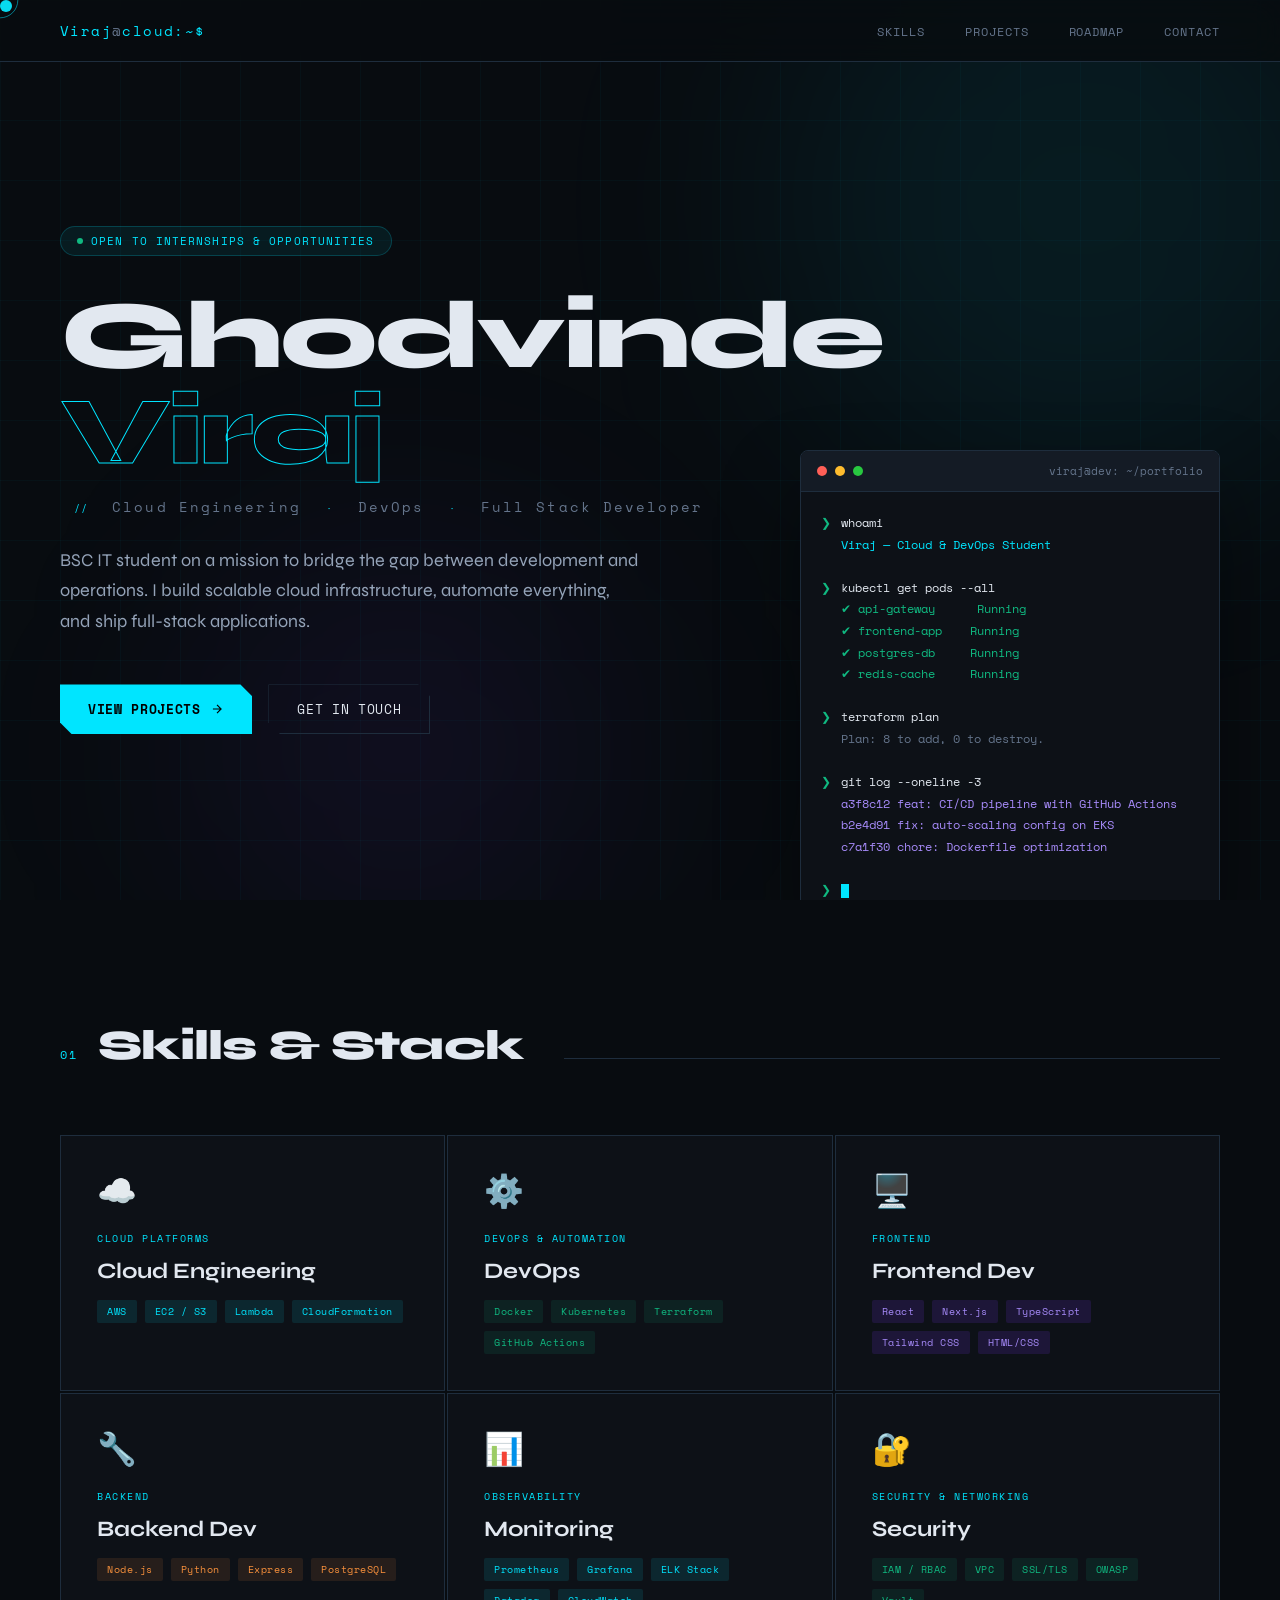
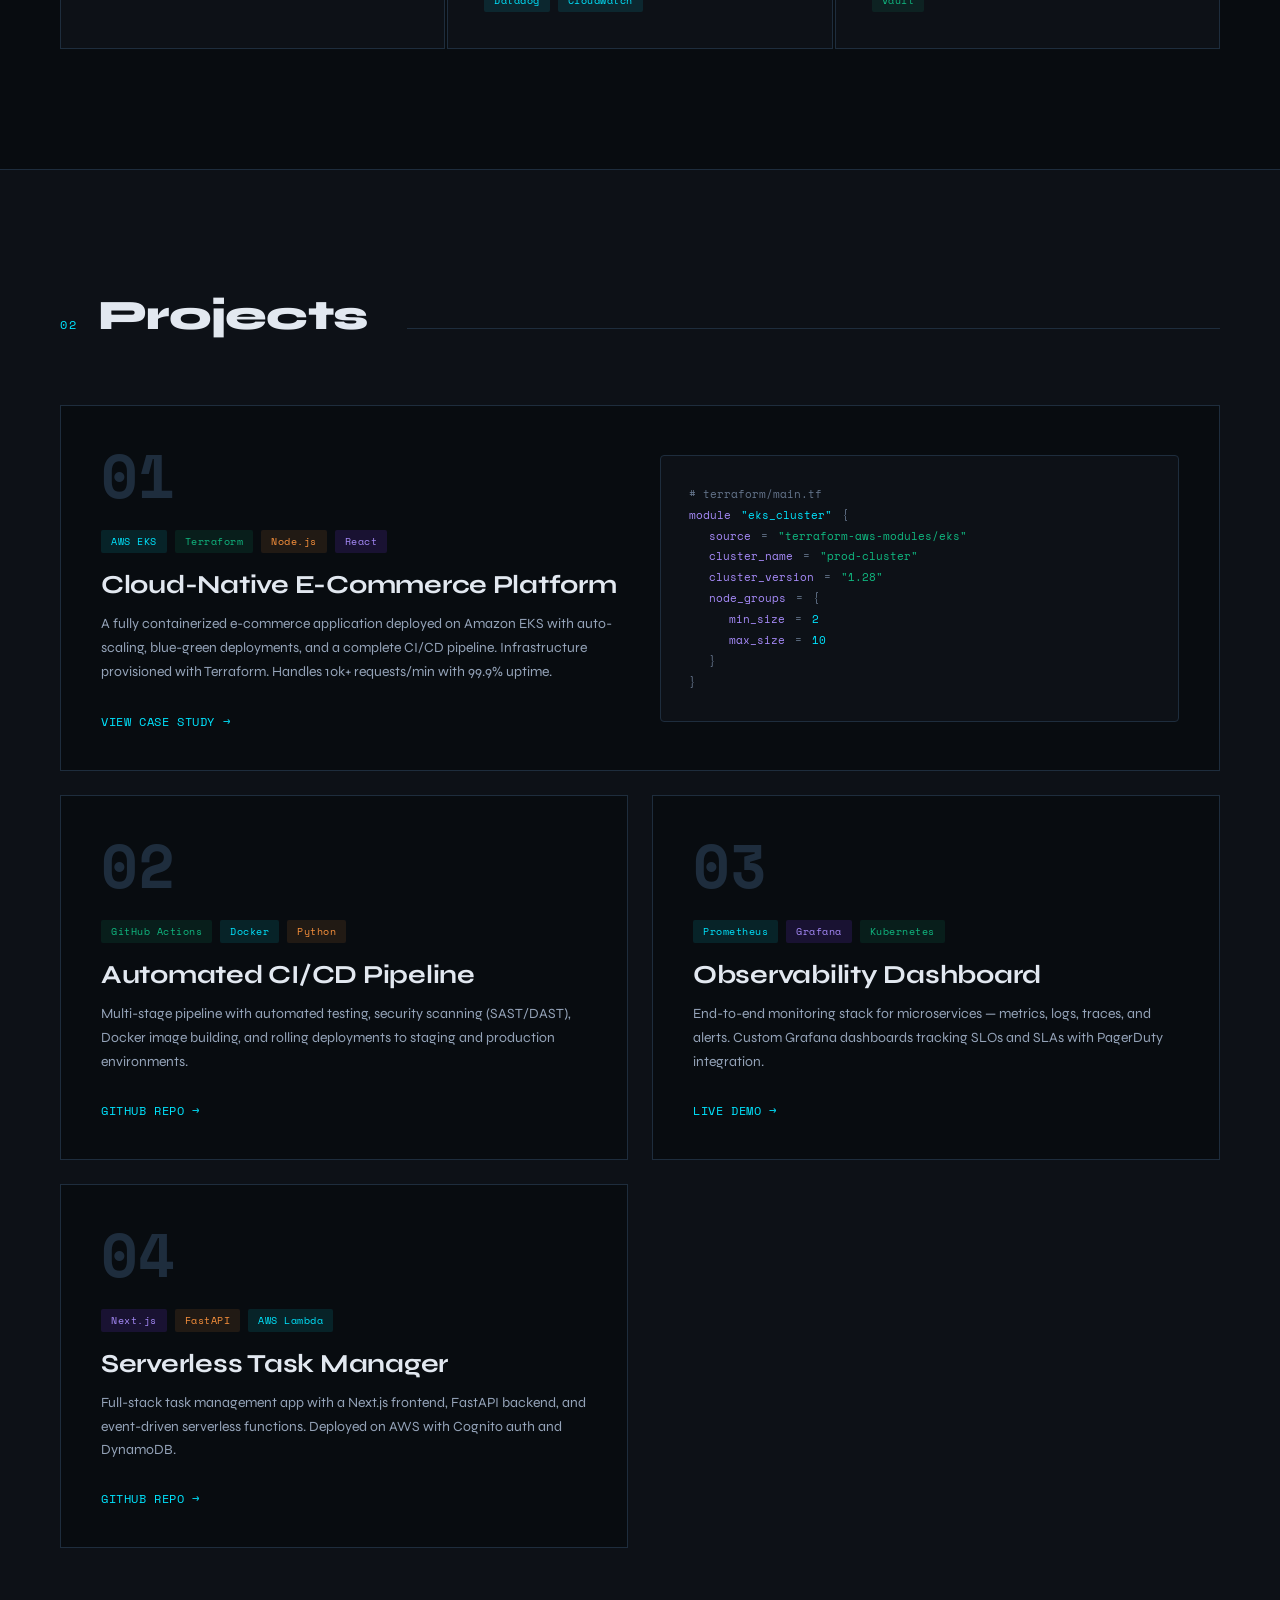
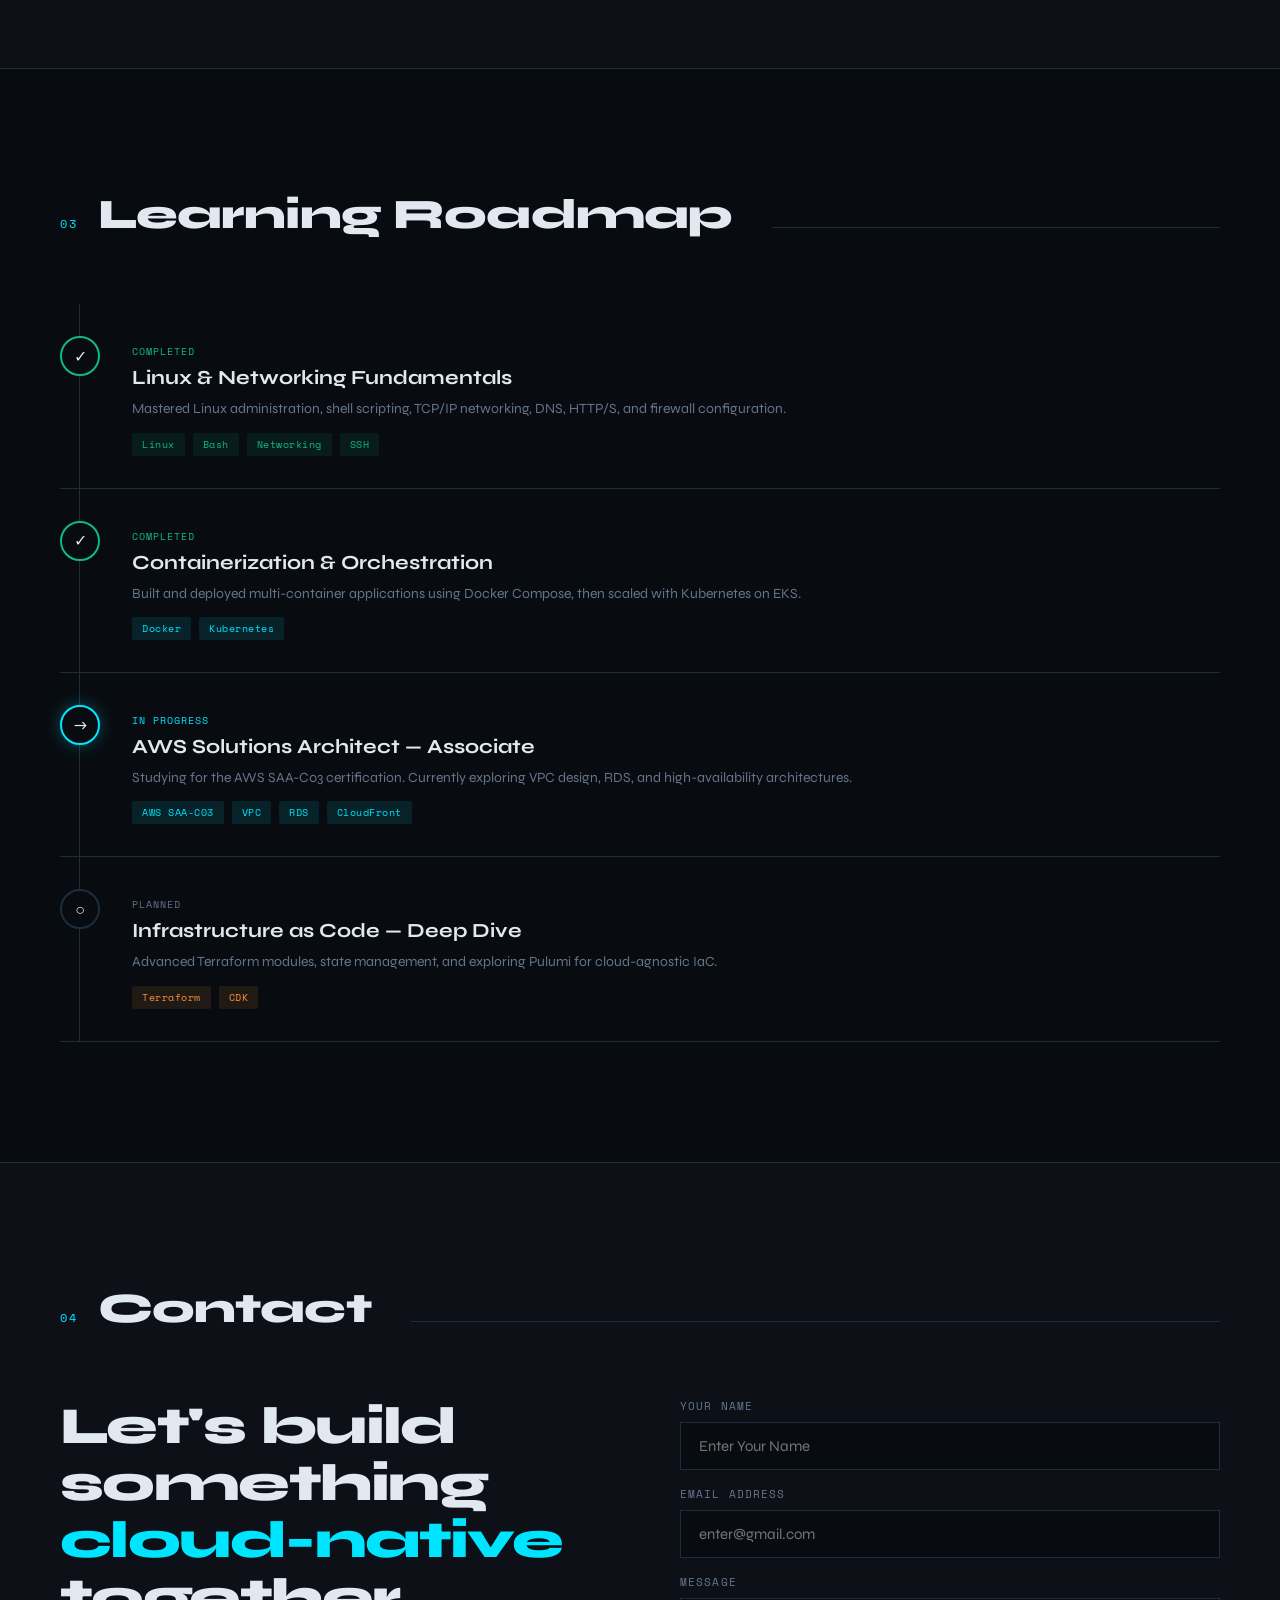
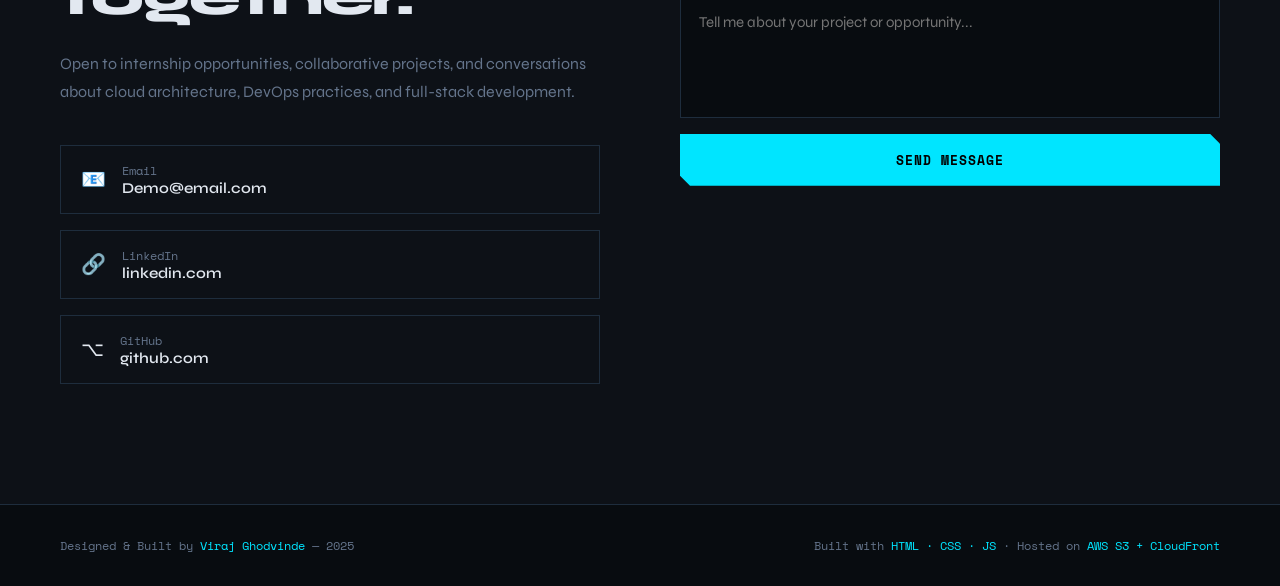
==== index.html @ 84d9caa6 "Add files via upload" ====
<!DOCTYPE html>
<html lang="en">

<head>
    <meta charset="UTF-8">
    <meta name="viewport" content="width=device-width, initial-scale=1.0">
    <title>Viraj Ghodvinde — Cloud & DevOps Engineer</title>
    <link
        href="https://fonts.googleapis.com/css2?family=Space+Mono:wght@400;700&family=Syne:wght@400;600;700;800&display=swap"
        rel="stylesheet">
    <link rel="stylesheet" href="style.css">
</head>

<body>

    <div class="cursor" id="cursor"></div>
    <div class="cursor-ring" id="cursorRing"></div>

    <!-- NAV -->
    <nav>
        <div class="nav-logo">Viraj<span>@</span>cloud:~$</div>
        <ul class="nav-links">
            <li><a href="#skills">Skills</a></li>
            <li><a href="#projects">Projects</a></li>
            <li><a href="#learning">Roadmap</a></li>
            <li><a href="#contact">Contact</a></li>
        </ul>
    </nav>

    <!-- HERO -->
    <section id="hero">
        <div class="hero-orb orb1"></div>
        <div class="hero-orb orb2"></div>

        <div class="hero-content">
            <div class="hero-badge"><span class="badge-dot"></span> Open to Internships & Opportunities</div>
            <h1 class="hero-name">Ghodvinde<br><span class="highlight">Viraj</span></h1>
            <p class="hero-title">
                <span class="tag">//</span> Cloud Engineering
                <span class="tag">·</span> DevOps
                <span class="tag">·</span> Full Stack Developer
            </p>
            <p class="hero-desc">
                BSC IT student on a mission to bridge the gap between development and operations.
                I build scalable cloud infrastructure, automate everything, and ship full-stack applications.
            </p>
            <div class="hero-cta">
                <a href="#projects" class="btn-primary">
                    <span>View Projects</span>
                    <svg width="14" height="14" viewBox="0 0 24 24" fill="none" stroke="currentColor" stroke-width="2">
                        <path d="M5 12h14M12 5l7 7-7 7" />
                    </svg>
                </a>
                <a href="#contact" class="btn-outline">Get in Touch</a>
            </div>

            <!-- <div class="hero-stats">
      <div>
        <div class="stat-num">12+</div>
        <div class="stat-label">Projects Shipped</div>
      </div>
      <div>
        <div class="stat-num">3</div>
        <div class="stat-label">Cloud Platforms</div>
      </div>
      <div>
        <div class="stat-num">8+</div>
        <div class="stat-label">Technologies</div>
      </div>
      <div>
        <div class="stat-num">∞</div>
        <div class="stat-label">Coffee Consumed</div>
      </div>
    </div>
  </div> -->

            <!-- Terminal -->
            <div class="terminal">
                <div class="terminal-bar">
                    <div class="t-dot r"></div>
                    <div class="t-dot y"></div>
                    <div class="t-dot g"></div>
                    <span class="t-title">viraj@dev: ~/portfolio</span>
                </div>
                <div class="terminal-body">
                    <div class="t-line"><span class="t-prompt">❯</span><span class="t-cmd"> whoami</span></div>
                    <div class="t-out blue">Viraj — Cloud & DevOps Student</div>
                    <br>
                    <div class="t-line"><span class="t-prompt">❯</span><span class="t-cmd"> kubectl get pods
                            --all</span></div>
                    <div class="t-out green">✔ api-gateway &nbsp;&nbsp;&nbsp;&nbsp; Running</div>
                    <div class="t-out green">✔ frontend-app &nbsp;&nbsp; Running</div>
                    <div class="t-out green">✔ postgres-db &nbsp;&nbsp;&nbsp; Running</div>
                    <div class="t-out green">✔ redis-cache &nbsp;&nbsp;&nbsp; Running</div>
                    <br>
                    <div class="t-line"><span class="t-prompt">❯</span><span class="t-cmd"> terraform plan</span></div>
                    <div class="t-out">Plan: 8 to add, 0 to destroy.</div>
                    <br>
                    <div class="t-line"><span class="t-prompt">❯</span><span class="t-cmd"> git log --oneline -3</span>
                    </div>
                    <div class="t-out purple">a3f8c12 feat: CI/CD pipeline with GitHub Actions</div>
                    <div class="t-out purple">b2e4d91 fix: auto-scaling config on EKS</div>
                    <div class="t-out purple">c7a1f30 chore: Dockerfile optimization</div>
                    <br>
                    <div class="t-line"><span class="t-prompt">❯</span><span class="t-cmd"> <span
                                class="t-cursor"></span></span></div>
                </div>
            </div>
    </section>

    <!-- SKILLS -->
    <section id="skills">
        <div class="section-header reveal">
            <span class="section-num">01</span>
            <h2 class="section-title">Skills & Stack</h2>
            <div class="section-line"></div>
        </div>

        <div class="skills-grid">
            <div class="skill-card reveal">
                <span class="skill-icon">☁️</span>
                <div class="skill-category">Cloud Platforms</div>
                <h3 class="skill-name">Cloud Engineering</h3>
                <div class="skill-tags">
                    <span class="tag cyan">AWS</span>
                    <span class="tag cyan">EC2 / S3</span>
                    <span class="tag cyan">Lambda</span>
                    <span class="tag cyan">CloudFormation</span>
                </div>
            </div>

            <div class="skill-card reveal">
                <span class="skill-icon">⚙️</span>
                <div class="skill-category">DevOps & Automation</div>
                <h3 class="skill-name">DevOps</h3>
                <div class="skill-tags">
                    <span class="tag green">Docker</span>
                    <span class="tag green">Kubernetes</span>
                    <span class="tag green">Terraform</span>
                    <span class="tag green">GitHub Actions</span>
                    
                </div>
            </div>

            <div class="skill-card reveal">
                <span class="skill-icon">🖥️</span>
                <div class="skill-category">Frontend</div>
                <h3 class="skill-name">Frontend Dev</h3>
                <div class="skill-tags">
                    <span class="tag purple">React</span>
                    <span class="tag purple">Next.js</span>
                    <span class="tag purple">TypeScript</span>
                    <span class="tag purple">Tailwind CSS</span>
                    <span class="tag purple">HTML/CSS</span>
                </div>
            </div>

            <div class="skill-card reveal">
                <span class="skill-icon">🔧</span>
                <div class="skill-category">Backend</div>
                <h3 class="skill-name">Backend Dev</h3>
                <div class="skill-tags">
                    <span class="tag orange">Node.js</span>
                    <span class="tag orange">Python</span>
                    <span class="tag orange">Express</span>
                    <span class="tag orange">PostgreSQL</span>
                </div>
            </div>

            <div class="skill-card reveal">
                <span class="skill-icon">📊</span>
                <div class="skill-category">Observability</div>
                <h3 class="skill-name">Monitoring</h3>
                <div class="skill-tags">
                    <span class="tag cyan">Prometheus</span>
                    <span class="tag cyan">Grafana</span>
                    <span class="tag cyan">ELK Stack</span>
                    <span class="tag cyan">Datadog</span>
                    <span class="tag cyan">CloudWatch</span>
                </div>
            </div>

            <div class="skill-card reveal">
                <span class="skill-icon">🔐</span>
                <div class="skill-category">Security & Networking</div>
                <h3 class="skill-name">Security</h3>
                <div class="skill-tags">
                    <span class="tag green">IAM / RBAC</span>
                    <span class="tag green">VPC</span>
                    <span class="tag green">SSL/TLS</span>
                    <span class="tag green">OWASP</span>
                    <span class="tag green">Vault</span>
                </div>
            </div>
        </div>
    </section>

    <!-- PROJECTS -->
    <section id="projects">
        <div class="section-header reveal">
            <span class="section-num">02</span>
            <h2 class="section-title">Projects</h2>
            <div class="section-line"></div>
        </div>

        <div class="projects-grid">
            <!-- Featured Project -->
            <div class="project-card reveal">
                <div>
                    <div class="project-num">01</div>
                    <div class="project-tags">
                        <span class="tag cyan">AWS EKS</span>
                        <span class="tag green">Terraform</span>
                        <span class="tag orange">Node.js</span>
                        <span class="tag purple">React</span>
                    </div>
                    <h3 class="project-title">Cloud-Native E-Commerce Platform</h3>
                    <p class="project-desc">
                        A fully containerized e-commerce application deployed on Amazon EKS with auto-scaling,
                        blue-green deployments, and a complete CI/CD pipeline. Infrastructure provisioned
                        with Terraform. Handles 10k+ requests/min with 99.9% uptime.
                    </p>
                    <a href="#" class="project-link">View Case Study →</a>
                </div>
                <div class="project-visual">
                    <div class="pv-line"><span class="pv-c"># terraform/main.tf</span></div>
                    <div class="pv-line"><span class="pv-k">module</span> <span class="pv-s">"eks_cluster"</span> <span
                            class="pv-c">{</span></div>
                    <div class="pv-line pv-indent"><span class="pv-k">source</span> = <span
                            class="pv-v">"terraform-aws-modules/eks"</span></div>
                    <div class="pv-line pv-indent"><span class="pv-k">cluster_name</span> = <span
                            class="pv-v">"prod-cluster"</span></div>
                    <div class="pv-line pv-indent"><span class="pv-k">cluster_version</span> = <span
                            class="pv-v">"1.28"</span></div>
                    <div class="pv-line pv-indent"><span class="pv-k">node_groups</span> = <span class="pv-c">{</span>
                    </div>
                    <div class="pv-line" style="padding-left:40px"><span class="pv-k">min_size</span> = <span
                            class="pv-s">2</span></div>
                    <div class="pv-line" style="padding-left:40px"><span class="pv-k">max_size</span> = <span
                            class="pv-s">10</span></div>
                    <div class="pv-line pv-indent"><span class="pv-c">}</span></div>
                    <div class="pv-line"><span class="pv-c">}</span></div>
                </div>
            </div>

            <div class="project-card reveal">
                <div class="project-num">02</div>
                <div class="project-tags">
                    <span class="tag green">GitHub Actions</span>
                    <span class="tag cyan">Docker</span>
                    <span class="tag orange">Python</span>
                </div>
                <h3 class="project-title">Automated CI/CD Pipeline</h3>
                <p class="project-desc">
                    Multi-stage pipeline with automated testing, security scanning (SAST/DAST),
                    Docker image building, and rolling deployments to staging and production environments.
                </p>
                <a href="#" class="project-link">GitHub Repo →</a>
            </div>

            <div class="project-card reveal">
                <div class="project-num">03</div>
                <div class="project-tags">
                    <span class="tag cyan">Prometheus</span>
                    <span class="tag purple">Grafana</span>
                    <span class="tag green">Kubernetes</span>
                </div>
                <h3 class="project-title">Observability Dashboard</h3>
                <p class="project-desc">
                    End-to-end monitoring stack for microservices — metrics, logs, traces, and alerts.
                    Custom Grafana dashboards tracking SLOs and SLAs with PagerDuty integration.
                </p>
                <a href="#" class="project-link">Live Demo →</a>
            </div>

            <div class="project-card reveal">
                <div class="project-num">04</div>
                <div class="project-tags">
                    <span class="tag purple">Next.js</span>
                    <span class="tag orange">FastAPI</span>
                    <span class="tag cyan">AWS Lambda</span>
                </div>
                <h3 class="project-title">Serverless Task Manager</h3>
                <p class="project-desc">
                    Full-stack task management app with a Next.js frontend, FastAPI backend, and
                    event-driven serverless functions. Deployed on AWS with Cognito auth and DynamoDB.
                </p>
                <a href="#" class="project-link">GitHub Repo →</a>
            </div>
        </div>
    </section>

    <!-- LEARNING ROADMAP -->
    <section id="learning">
        <div class="section-header reveal">
            <span class="section-num">03</span>
            <h2 class="section-title">Learning Roadmap</h2>
            <div class="section-line"></div>
        </div>

        <div class="roadmap">
            <div class="road-item">
                <div class="road-dot done">✓</div>
                <div class="road-content">
                    <div class="road-status done">Completed</div>
                    <h3 class="road-title">Linux & Networking Fundamentals</h3>
                    <p class="road-desc">Mastered Linux administration, shell scripting, TCP/IP networking, DNS, HTTP/S,
                        and firewall configuration.</p>
                    <div class="road-techs">
                        <span class="tag green">Linux</span>
                        <span class="tag green">Bash</span>
                        <span class="tag green">Networking</span>
                        <span class="tag green">SSH</span>
                    </div>
                </div>
            </div>

            <div class="road-item">
                <div class="road-dot done">✓</div>
                <div class="road-content">
                    <div class="road-status done">Completed</div>
                    <h3 class="road-title">Containerization & Orchestration</h3>
                    <p class="road-desc">Built and deployed multi-container applications using Docker Compose, then
                        scaled with Kubernetes on EKS.</p>
                    <div class="road-techs">
                        <span class="tag cyan">Docker</span>
                        <span class="tag cyan">Kubernetes</span>
                        
                    </div>
                </div>
            </div>

            <div class="road-item">
                <div class="road-dot active">→</div>
                <div class="road-content">
                    <div class="road-status active">In Progress</div>
                    <h3 class="road-title">AWS Solutions Architect — Associate</h3>
                    <p class="road-desc">Studying for the AWS SAA-C03 certification. Currently exploring VPC design,
                        RDS, and high-availability architectures.</p>
                    <div class="road-techs">
                        <span class="tag cyan">AWS SAA-C03</span>
                        <span class="tag cyan">VPC</span>
                        <span class="tag cyan">RDS</span>
                        <span class="tag cyan">CloudFront</span>
                    </div>
                </div>
            </div>

            <div class="road-item">
                <div class="road-dot planned">○</div>
                <div class="road-content">
                    <div class="road-status planned">Planned</div>
                    <h3 class="road-title">Infrastructure as Code — Deep Dive</h3>
                    <p class="road-desc">Advanced Terraform modules, state management, and exploring Pulumi for
                        cloud-agnostic IaC.</p>
                    <div class="road-techs">
                        <span class="tag orange">Terraform</span>

                        <span class="tag orange">CDK</span>
                    </div>
                </div>
            </div>

        </div>
        </div>
        </div>
    </section>

    <!-- CONTACT -->
    <section id="contact">
        <div class="section-header reveal">
            <span class="section-num">04</span>
            <h2 class="section-title">Contact</h2>
            <div class="section-line"></div>
        </div>

        <div class="contact-grid">
            <div class="reveal">
                <h2 class="contact-heading">Let's build something <span class="accent">cloud-native</span> together.
                </h2>
                <p class="contact-subtext">
                    Open to internship opportunities, collaborative projects, and conversations about cloud
                    architecture,
                    DevOps practices, and full-stack development.
                </p>
                <div class="contact-links">
                    <a href="mailto:@email.com" class="contact-link">
                        <span class="cl-icon">📧</span>
                        <div>
                            <div class="cl-label">Email</div>
                            <div class="cl-value">Demo@email.com</div>
                        </div>
                    </a>
                    <a href="https://linkedin.com" class="contact-link" target="_blank">
                        <span class="cl-icon">🔗</span>
                        <div>
                            <div class="cl-label">LinkedIn</div>
                            <div class="cl-value">linkedin.com</div>
                        </div>
                    </a>
                    <a href="https://github.com" class="contact-link" target="_blank">
                        <span class="cl-icon">⌥</span>
                        <div>
                            <div class="cl-label">GitHub</div>
                            <div class="cl-value">github.com</div>
                        </div>
                    </a>
                </div>
            </div>

            <div class="reveal">
                <div class="contact-form">
                    <div class="form-group">
                        <label class="form-label">Your Name</label>
                        <input class="form-input" type="text" placeholder="Enter Your Name">
                    </div>
                    <div class="form-group">
                        <label class="form-label">Email Address</label>
                        <input class="form-input" type="email" placeholder="enter@gmail.com">
                    </div>
                    <div class="form-group">
                        <label class="form-label">Message</label>
                        <textarea class="form-textarea"
                            placeholder="Tell me about your project or opportunity..."></textarea>
                    </div>
                    <button class="form-btn" onclick="handleSend()">Send Message</button>
                </div>
            </div>
        </div>
    </section>

    <!-- FOOTER -->
    <footer>
        <div class="footer-text">Designed & Built by <span>Viraj Ghodvinde</span> — 2025</div>
        <div class="footer-text">Built with <span>HTML · CSS · JS</span> · Hosted on <span>AWS S3 + CloudFront</span>
        </div>
    </footer>

    <script src="script.js"></script>
</body>

</html>
---- style.css ----
:root {
    --bg: #080c10;
    --surface: #0d1117;
    --surface2: #141b25;
    --border: #1e2d3d;
    --accent: #00e5ff;
    --accent2: #7c3aed;
    --accent3: #10b981;
    --text: #e2e8f0;
    --muted: #64748b;
    --mono: 'Space Mono', monospace;
    --sans: 'Syne', sans-serif;
  }

  *, *::before, *::after { box-sizing: border-box; margin: 0; padding: 0; }

  html { scroll-behavior: smooth; }

  body {
    background: var(--bg);
    color: var(--text);
    font-family: var(--sans);
    overflow-x: hidden;
    cursor: none;
  }

  /* Custom Cursor */
  .cursor {
    width: 12px; height: 12px;
    background: var(--accent);
    border-radius: 50%;
    position: fixed; top: 0; left: 0;
    pointer-events: none;
    z-index: 9999;
    transition: transform 0.1s ease;
    mix-blend-mode: difference;
  }
  .cursor-ring {
    width: 36px; height: 36px;
    border: 1px solid var(--accent);
    border-radius: 50%;
    position: fixed; top: 0; left: 0;
    pointer-events: none;
    z-index: 9998;
    transition: transform 0.15s ease, width 0.2s, height 0.2s, opacity 0.2s;
    opacity: 0.5;
  }

  /* Grid BG */
  body::before {
    content: '';
    position: fixed; inset: 0;
    background-image:
      linear-gradient(rgba(0,229,255,0.03) 1px, transparent 1px),
      linear-gradient(90deg, rgba(0,229,255,0.03) 1px, transparent 1px);
    background-size: 60px 60px;
    z-index: 0;
    pointer-events: none;
  }

  /* NAV */
  nav {
    position: fixed; top: 0; left: 0; right: 0;
    z-index: 100;
    display: flex; align-items: center; justify-content: space-between;
    padding: 20px 60px;
    background: rgba(8,12,16,0.85);
    backdrop-filter: blur(16px);
    border-bottom: 1px solid var(--border);
  }
  .nav-logo {
    font-family: var(--mono);
    font-size: 14px;
    color: var(--accent);
    letter-spacing: 0.1em;
  }
  .nav-logo span { color: var(--muted); }
  .nav-links {
    display: flex; gap: 40px; list-style: none;
  }
  .nav-links a {
    font-family: var(--mono);
    font-size: 12px;
    color: var(--muted);
    text-decoration: none;
    letter-spacing: 0.08em;
    text-transform: uppercase;
    transition: color 0.2s;
    position: relative;
  }
  .nav-links a::after {
    content: '';
    position: absolute; bottom: -4px; left: 0; right: 0;
    height: 1px;
    background: var(--accent);
    transform: scaleX(0);
    transition: transform 0.2s;
  }
  .nav-links a:hover { color: var(--accent); }
  .nav-links a:hover::after { transform: scaleX(1); }

  /* SECTIONS */
  section { position: relative; z-index: 1; }

  /* HERO */
  #hero {
    min-height: 100vh;
    display: flex; align-items: center;
    padding: 120px 60px 60px;
    position: relative;
    overflow: hidden;
  }
  .hero-orb {
    position: absolute;
    border-radius: 50%;
    filter: blur(120px);
    pointer-events: none;
  }
  .orb1 { width: 600px; height: 600px; background: rgba(0,229,255,0.07); top: -100px; right: -100px; }
  .orb2 { width: 400px; height: 400px; background: rgba(124,58,237,0.08); bottom: -50px; left: 200px; }

  .hero-content { max-width: 900px; }

  .hero-badge {
    display: inline-flex; align-items: center; gap: 8px;
    background: rgba(0,229,255,0.07);
    border: 1px solid rgba(0,229,255,0.2);
    border-radius: 100px;
    padding: 6px 16px;
    font-family: var(--mono);
    font-size: 11px;
    color: var(--accent);
    letter-spacing: 0.1em;
    text-transform: uppercase;
    margin-bottom: 32px;
    animation: fadeUp 0.8s ease both;
  }
  .badge-dot {
    width: 6px; height: 6px;
    border-radius: 50%;
    background: var(--accent3);
    animation: pulse 2s infinite;
  }
  @keyframes pulse {
    0%, 100% { opacity: 1; }
    50% { opacity: 0.3; }
  }

  .hero-name {
    font-size: clamp(52px, 8vw, 96px);
    font-weight: 800;
    line-height: 1.0;
    letter-spacing: -0.03em;
    margin-bottom: 16px;
    animation: fadeUp 0.8s 0.1s ease both;
  }
  .hero-name .highlight {
    color: transparent;
    -webkit-text-stroke: 1px var(--accent);
  }

  .hero-title {
    font-family: var(--mono);
    font-size: 14px;
    color: var(--muted);
    letter-spacing: 0.15em;
    margin-bottom: 28px;
    animation: fadeUp 0.8s 0.2s ease both;
  }
  .hero-title .tag {
    color: var(--accent);
    margin: 0 4px;
  }

  .hero-desc {
    font-size: 18px;
    color: #94a3b8;
    line-height: 1.7;
    max-width: 580px;
    margin-bottom: 48px;
    animation: fadeUp 0.8s 0.3s ease both;
  }

  .hero-cta {
    display: flex; gap: 16px; flex-wrap: wrap;
    animation: fadeUp 0.8s 0.4s ease both;
  }
  .btn-primary {
    display: inline-flex; align-items: center; gap: 10px;
    background: var(--accent);
    color: #000;
    font-family: var(--mono);
    font-size: 13px;
    font-weight: 700;
    letter-spacing: 0.05em;
    text-transform: uppercase;
    padding: 14px 28px;
    border: none;
    text-decoration: none;
    transition: transform 0.2s, box-shadow 0.2s;
    clip-path: polygon(0 0, calc(100% - 12px) 0, 100% 12px, 100% 100%, 12px 100%, 0 calc(100% - 12px));
  }
  .btn-primary:hover {
    transform: translateY(-2px);
    box-shadow: 0 12px 40px rgba(0,229,255,0.3);
  }
  .btn-outline {
    display: inline-flex; align-items: center; gap: 10px;
    background: transparent;
    color: var(--text);
    font-family: var(--mono);
    font-size: 13px;
    letter-spacing: 0.05em;
    text-transform: uppercase;
    padding: 14px 28px;
    border: 1px solid var(--border);
    text-decoration: none;
    transition: border-color 0.2s, color 0.2s;
    clip-path: polygon(0 0, calc(100% - 12px) 0, 100% 12px, 100% 100%, 12px 100%, 0 calc(100% - 12px));
  }
  .btn-outline:hover { border-color: var(--accent); color: var(--accent); }

  .hero-stats {
    display: flex; gap: 48px;
    margin-top: 72px;
    padding-top: 40px;
    border-top: 1px solid var(--border);
    animation: fadeUp 0.8s 0.5s ease both;
  }
  .stat-num {
    font-family: var(--mono);
    font-size: 32px;
    font-weight: 700;
    color: var(--accent);
  }
  .stat-label {
    font-size: 13px;
    color: var(--muted);
    margin-top: 4px;
  }

  @keyframes fadeUp {
    from { opacity: 0; transform: translateY(24px); }
    to { opacity: 1; transform: translateY(0); }
  }

  /* TERMINAL */
  .terminal {
    position: absolute;
    right: 60px; top: 50%;
    transform: translateY(-50%);
    width: 420px;
    background: var(--surface);
    border: 1px solid var(--border);
    border-radius: 8px;
    overflow: hidden;
    animation: fadeUp 1s 0.6s ease both;
    box-shadow: 0 40px 80px rgba(0,0,0,0.4);
  }
  .terminal-bar {
    display: flex; align-items: center; gap: 8px;
    padding: 12px 16px;
    background: var(--surface2);
    border-bottom: 1px solid var(--border);
  }
  .t-dot { width: 10px; height: 10px; border-radius: 50%; }
  .t-dot.r { background: #ff5f57; }
  .t-dot.y { background: #febc2e; }
  .t-dot.g { background: #28c840; }
  .t-title { font-family: var(--mono); font-size: 11px; color: var(--muted); margin-left: auto; }
  .terminal-body { padding: 20px; font-family: var(--mono); font-size: 12px; line-height: 1.8; }
  .t-line { display: flex; gap: 10px; }
  .t-prompt { color: var(--accent3); }
  .t-cmd { color: var(--text); }
  .t-out { color: var(--muted); padding-left: 20px; }
  .t-out.green { color: var(--accent3); }
  .t-out.blue { color: var(--accent); }
  .t-out.purple { color: #a78bfa; }
  .t-cursor {
    display: inline-block; width: 8px; height: 14px;
    background: var(--accent); vertical-align: middle;
    animation: blink 1s infinite;
  }
  @keyframes blink { 0%, 100% { opacity: 1; } 50% { opacity: 0; } }

  /* SKILLS SECTION */
  #skills {
    padding: 120px 60px;
  }
  .section-header {
    display: flex; align-items: baseline; gap: 20px;
    margin-bottom: 64px;
  }
  .section-num {
    font-family: var(--mono);
    font-size: 12px;
    color: var(--accent);
    letter-spacing: 0.15em;
  }
  .section-title {
    font-size: 42px;
    font-weight: 800;
    letter-spacing: -0.02em;
  }
  .section-line {
    flex: 1;
    height: 1px;
    background: var(--border);
    margin-left: 20px;
  }

  .skills-grid {
    display: grid;
    grid-template-columns: repeat(3, 1fr);
    gap: 2px;
  }
  .skill-card {
    background: var(--surface);
    border: 1px solid var(--border);
    padding: 36px;
    position: relative;
    overflow: hidden;
    transition: border-color 0.3s, transform 0.3s;
    cursor: default;
  }
  .skill-card::before {
    content: '';
    position: absolute;
    inset: 0;
    background: linear-gradient(135deg, rgba(0,229,255,0.04), transparent);
    opacity: 0;
    transition: opacity 0.3s;
  }
  .skill-card:hover { border-color: var(--accent); transform: translateY(-4px); }
  .skill-card:hover::before { opacity: 1; }

  .skill-icon {
    font-size: 32px;
    margin-bottom: 20px;
    display: block;
  }
  .skill-category {
    font-family: var(--mono);
    font-size: 10px;
    color: var(--accent);
    letter-spacing: 0.15em;
    text-transform: uppercase;
    margin-bottom: 12px;
  }
  .skill-name {
    font-size: 22px;
    font-weight: 700;
    margin-bottom: 16px;
  }
  .skill-tags {
    display: flex; flex-wrap: wrap; gap: 8px;
  }
  .tag {
    font-family: var(--mono);
    font-size: 10px;
    padding: 4px 10px;
    border-radius: 2px;
    letter-spacing: 0.05em;
  }
  .tag.cyan { background: rgba(0,229,255,0.1); color: var(--accent); }
  .tag.purple { background: rgba(124,58,237,0.15); color: #a78bfa; }
  .tag.green { background: rgba(16,185,129,0.1); color: var(--accent3); }
  .tag.orange { background: rgba(251,146,60,0.1); color: #fb923c; }

  /* PROJECTS */
  #projects { padding: 120px 60px; background: var(--surface); border-top: 1px solid var(--border); border-bottom: 1px solid var(--border); }

  .projects-grid {
    display: grid;
    grid-template-columns: repeat(2, 1fr);
    gap: 24px;
  }
  .project-card {
    background: var(--bg);
    border: 1px solid var(--border);
    padding: 40px;
    position: relative;
    overflow: hidden;
    transition: border-color 0.3s;
    display: flex; flex-direction: column;
  }
  .project-card:first-child {
    grid-column: span 2;
    display: grid; grid-template-columns: 1fr 1fr; gap: 40px; align-items: center;
  }
  .project-card:hover { border-color: var(--accent2); }

  .project-num {
    font-family: var(--mono);
    font-size: 60px;
    font-weight: 700;
    color: var(--border);
    line-height: 1;
    margin-bottom: 24px;
  }
  .project-tags { display: flex; flex-wrap: wrap; gap: 8px; margin-bottom: 16px; }
  .project-title {
    font-size: 26px;
    font-weight: 700;
    margin-bottom: 12px;
    letter-spacing: -0.01em;
  }
  .project-desc {
    font-size: 14px;
    color: #94a3b8;
    line-height: 1.7;
    margin-bottom: 28px;
    flex: 1;
  }
  .project-link {
    display: inline-flex; align-items: center; gap: 8px;
    font-family: var(--mono);
    font-size: 12px;
    color: var(--accent);
    text-decoration: none;
    letter-spacing: 0.05em;
    text-transform: uppercase;
    transition: gap 0.2s;
  }
  .project-link:hover { gap: 14px; }

  .project-visual {
    background: var(--surface);
    border: 1px solid var(--border);
    border-radius: 4px;
    padding: 28px;
    font-family: var(--mono);
    font-size: 11px;
    line-height: 1.9;
    color: var(--muted);
    min-height: 200px;
  }
  .pv-line { display: flex; gap: 10px; }
  .pv-k { color: #a78bfa; }
  .pv-v { color: var(--accent3); }
  .pv-s { color: var(--accent); }
  .pv-c { color: var(--muted); }
  .pv-indent { padding-left: 20px; }

  /* LEARNING / ROADMAP */
  #learning { padding: 120px 60px; }

  .roadmap {
    position: relative;
    display: grid;
    grid-template-columns: 1fr;
    gap: 0;
  }
  .roadmap::before {
    content: '';
    position: absolute;
    left: 19px; top: 0; bottom: 0;
    width: 1px;
    background: var(--border);
  }
  .road-item {
    display: flex; gap: 32px; align-items: flex-start;
    padding: 32px 0;
    border-bottom: 1px solid var(--border);
    opacity: 0;
    transform: translateX(-20px);
    transition: opacity 0.5s, transform 0.5s;
  }
  .road-item.visible { opacity: 1; transform: translateX(0); }
  .road-dot {
    width: 40px; height: 40px; min-width: 40px;
    border-radius: 50%;
    border: 2px solid var(--border);
    background: var(--bg);
    display: flex; align-items: center; justify-content: center;
    font-size: 16px;
    position: relative;
    z-index: 1;
  }
  .road-dot.done { border-color: var(--accent3); }
  .road-dot.active { border-color: var(--accent); box-shadow: 0 0 16px rgba(0,229,255,0.3); }
  .road-dot.planned { border-color: var(--border); }

  .road-content { flex: 1; padding-top: 8px; }
  .road-status {
    font-family: var(--mono);
    font-size: 10px;
    letter-spacing: 0.1em;
    text-transform: uppercase;
    margin-bottom: 6px;
  }
  .road-status.done { color: var(--accent3); }
  .road-status.active { color: var(--accent); }
  .road-status.planned { color: var(--muted); }
  .road-title { font-size: 20px; font-weight: 700; margin-bottom: 8px; }
  .road-desc { font-size: 14px; color: var(--muted); line-height: 1.6; }
  .road-techs { display: flex; gap: 8px; flex-wrap: wrap; margin-top: 12px; }

  /* CONTACT */
  #contact { padding: 120px 60px; background: var(--surface); border-top: 1px solid var(--border); }

  .contact-grid {
    display: grid;
    grid-template-columns: 1fr 1fr;
    gap: 80px;
    align-items: start;
  }
  .contact-heading {
    font-size: 52px;
    font-weight: 800;
    line-height: 1.1;
    letter-spacing: -0.03em;
    margin-bottom: 24px;
  }
  .contact-heading .accent { color: var(--accent); }
  .contact-subtext {
    font-size: 16px;
    color: var(--muted);
    line-height: 1.7;
    margin-bottom: 40px;
  }
  .contact-links { display: flex; flex-direction: column; gap: 16px; }
  .contact-link {
    display: flex; align-items: center; gap: 16px;
    text-decoration: none;
    color: var(--text);
    padding: 16px 20px;
    border: 1px solid var(--border);
    transition: border-color 0.2s, color 0.2s;
  }
  .contact-link:hover { border-color: var(--accent); color: var(--accent); }
  .cl-icon { font-size: 20px; }
  .cl-label { font-family: var(--mono); font-size: 12px; color: var(--muted); }
  .cl-value { font-size: 15px; font-weight: 600; }

  .contact-form { display: flex; flex-direction: column; gap: 16px; }
  .form-group { display: flex; flex-direction: column; gap: 8px; }
  .form-label { font-family: var(--mono); font-size: 11px; color: var(--muted); letter-spacing: 0.1em; text-transform: uppercase; }
  .form-input, .form-textarea {
    background: var(--bg);
    border: 1px solid var(--border);
    color: var(--text);
    font-family: var(--sans);
    font-size: 15px;
    padding: 14px 18px;
    outline: none;
    transition: border-color 0.2s;
    resize: none;
  }
  .form-input:focus, .form-textarea:focus { border-color: var(--accent); }
  .form-textarea { min-height: 120px; }
  .form-btn {
    background: var(--accent);
    color: #000;
    font-family: var(--mono);
    font-size: 13px;
    font-weight: 700;
    letter-spacing: 0.08em;
    text-transform: uppercase;
    padding: 16px;
    border: none;
    cursor: pointer;
    transition: box-shadow 0.2s, transform 0.2s;
    clip-path: polygon(0 0, calc(100% - 10px) 0, 100% 10px, 100% 100%, 10px 100%, 0 calc(100% - 10px));
  }
  .form-btn:hover { box-shadow: 0 8px 30px rgba(0,229,255,0.3); transform: translateY(-2px); }

  /* FOOTER */
  footer {
    padding: 32px 60px;
    border-top: 1px solid var(--border);
    display: flex; align-items: center; justify-content: space-between;
  }
  .footer-text { font-family: var(--mono); font-size: 12px; color: var(--muted); }
  .footer-text span { color: var(--accent); }

  /* Responsive */
  @media (max-width: 1024px) {
    .terminal { display: none; }
    .hero-content { max-width: 100%; }
    .skills-grid { grid-template-columns: repeat(2, 1fr); }
    .project-card:first-child { grid-column: 1; display: flex; }
    .projects-grid { grid-template-columns: 1fr; }
    .contact-grid { grid-template-columns: 1fr; gap: 48px; }
  }
  @media (max-width: 640px) {
    nav { padding: 16px 24px; }
    .nav-links { display: none; }
    #hero, #skills, #projects, #learning, #contact { padding: 80px 24px; }
    .skills-grid { grid-template-columns: 1fr; }
    .hero-stats { gap: 24px; flex-wrap: wrap; }
    footer { padding: 24px; flex-direction: column; gap: 12px; text-align: center; }
  }

  /* Scroll reveal */
  .reveal {
    opacity: 0; transform: translateY(30px);
    transition: opacity 0.7s, transform 0.7s;
  }
  .reveal.visible { opacity: 1; transform: translateY(0); }
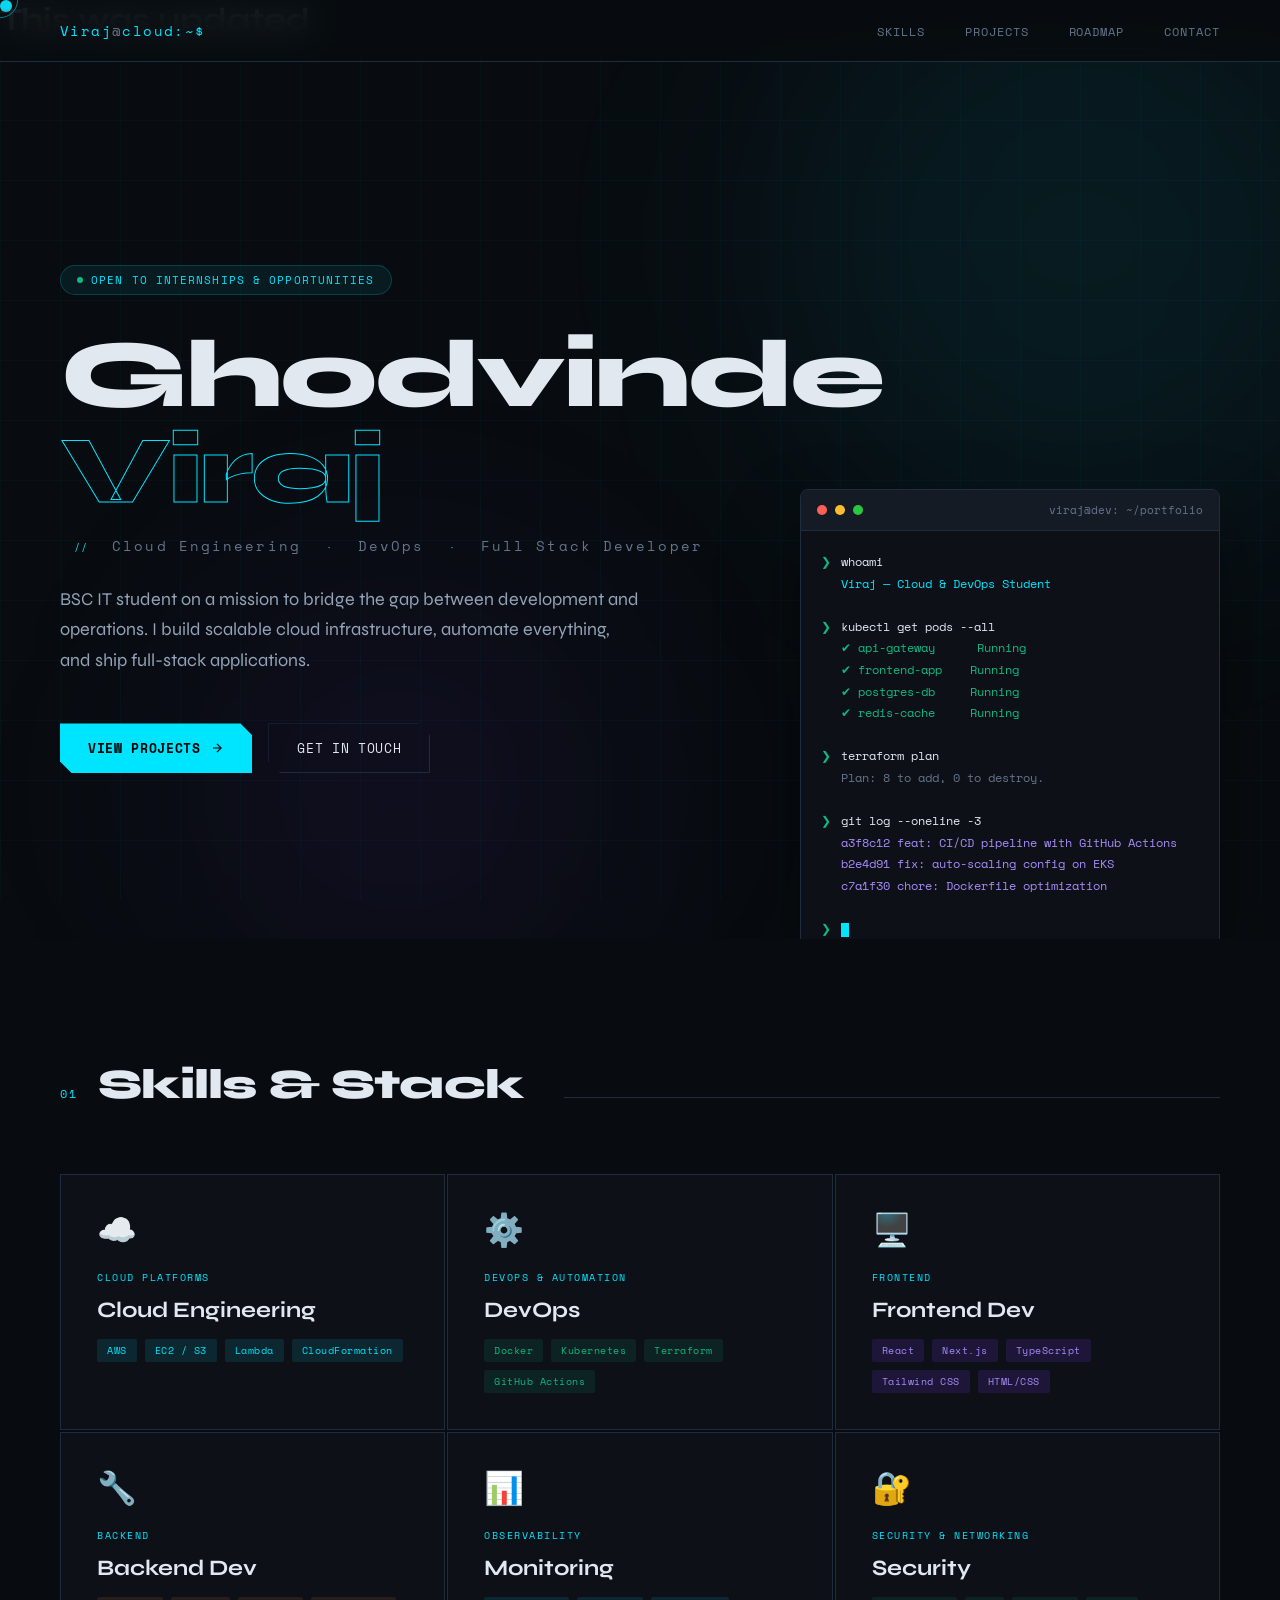
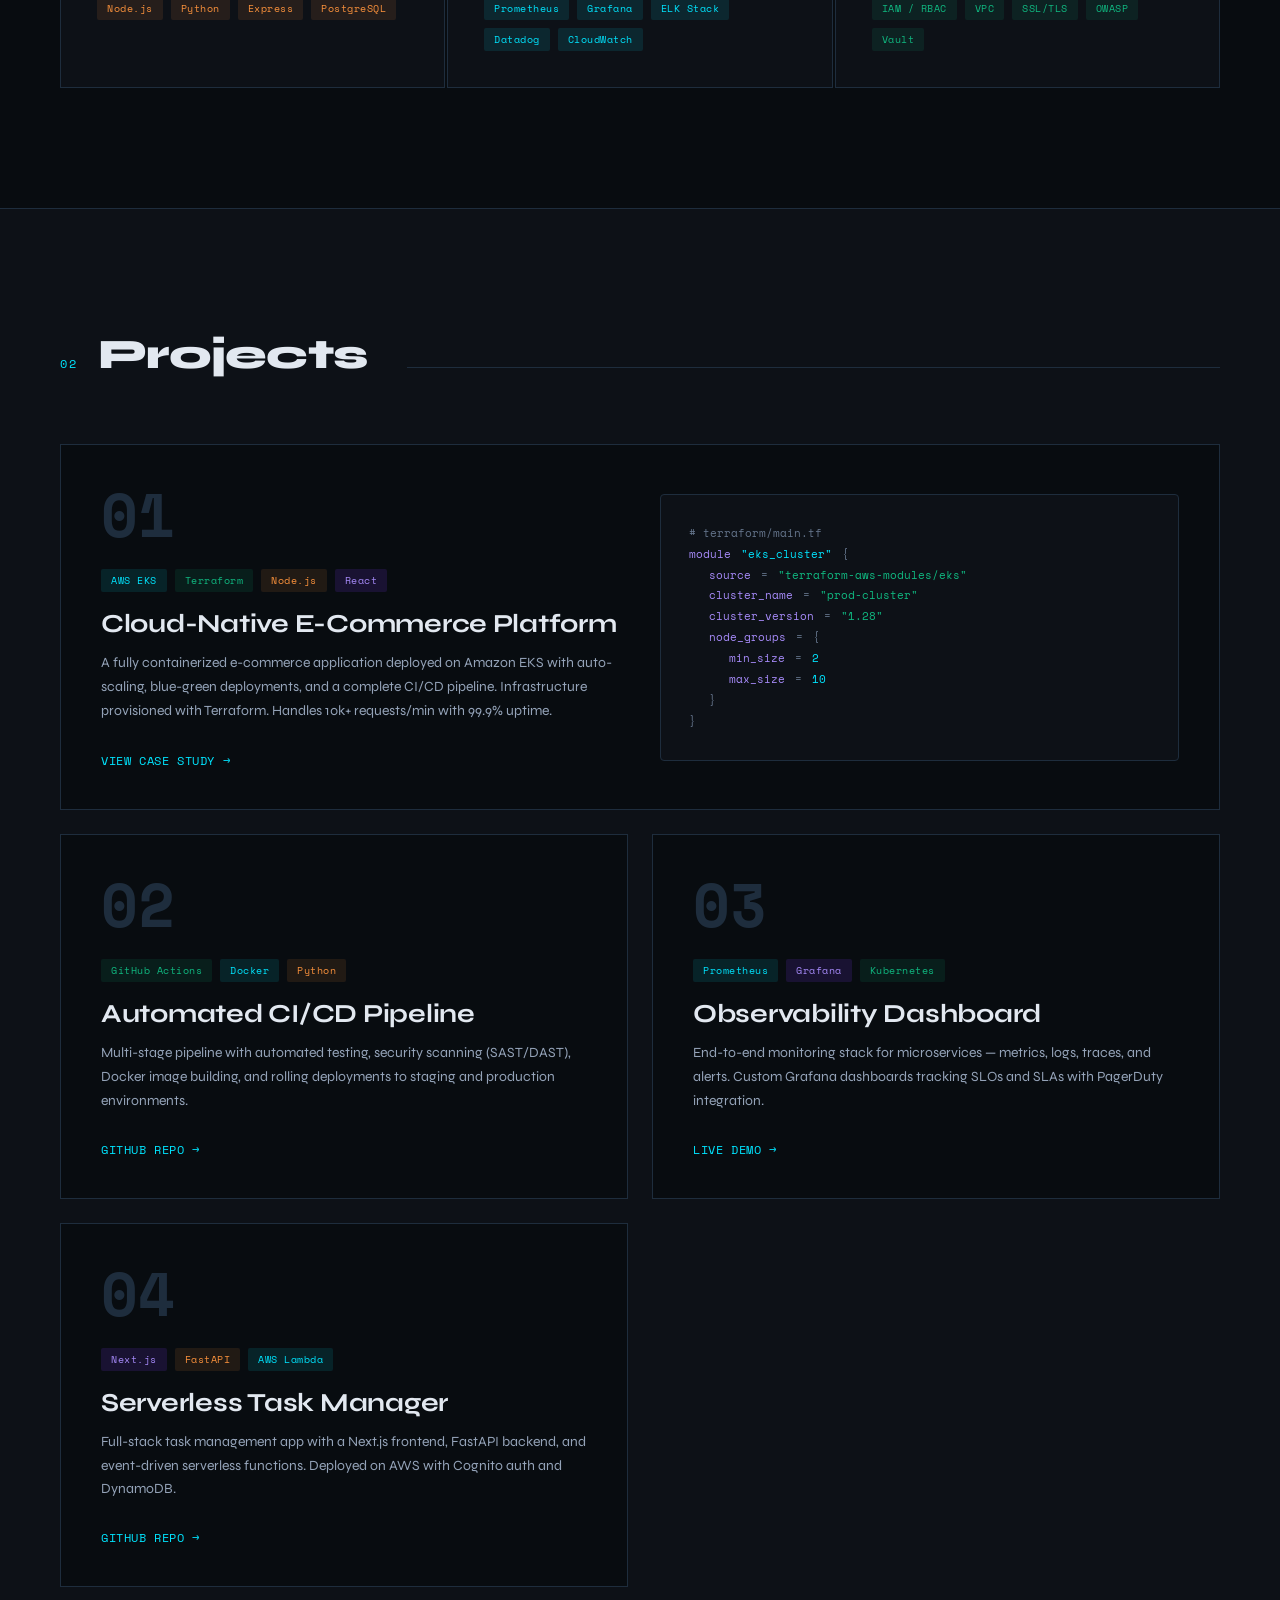
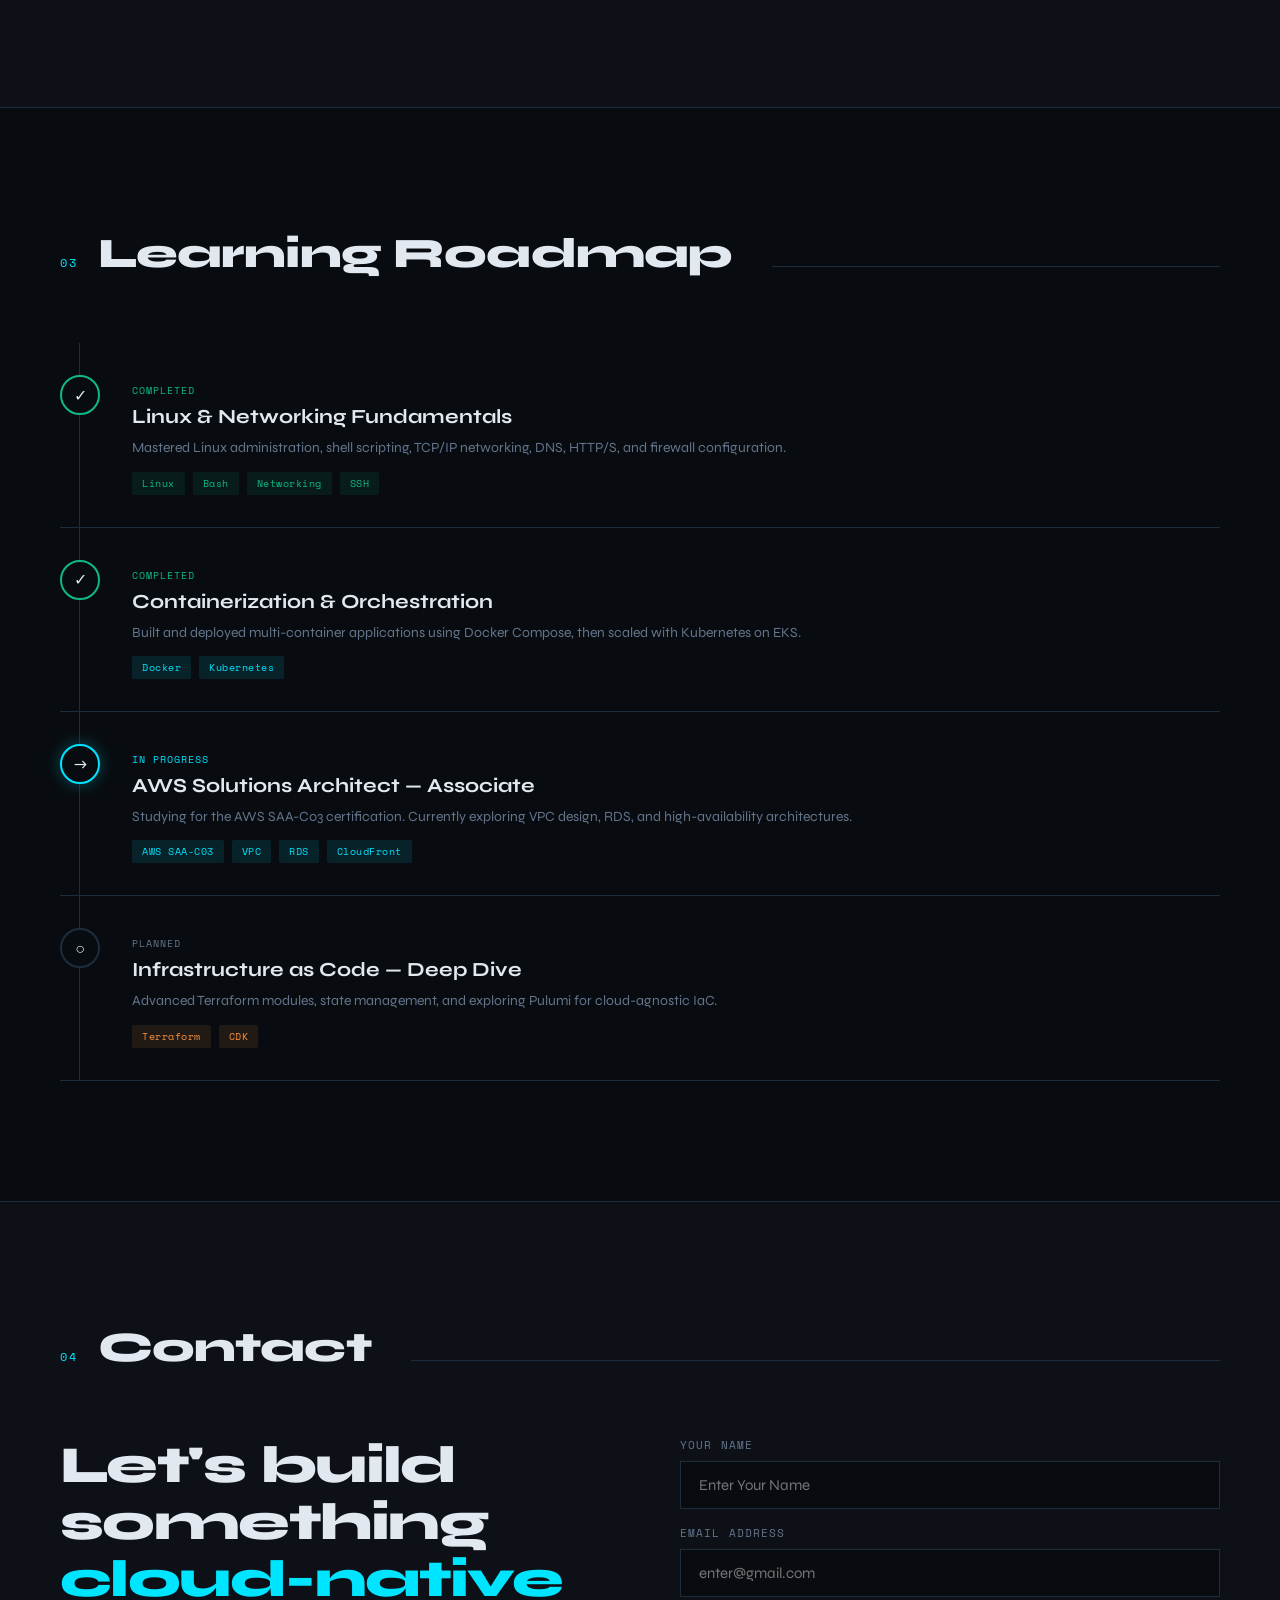
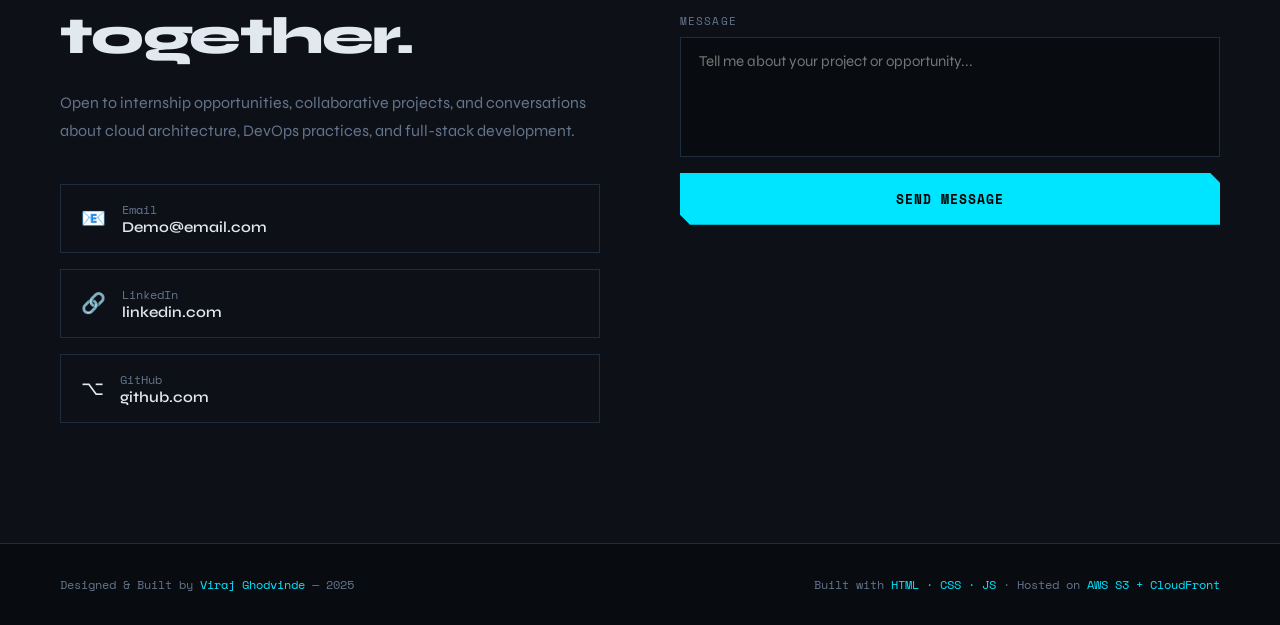
==== commit 3e73a554: "Update index.html" ====
--- a/index.html
+++ b/index.html
@@ -12,7 +12,7 @@
 </head>
 
 <body>
-
+     <h1>This was updated</h1>
     <div class="cursor" id="cursor"></div>
     <div class="cursor-ring" id="cursorRing"></div>
 
@@ -439,4 +439,4 @@
     <script src="script.js"></script>
 </body>
 
-</html>+</html>
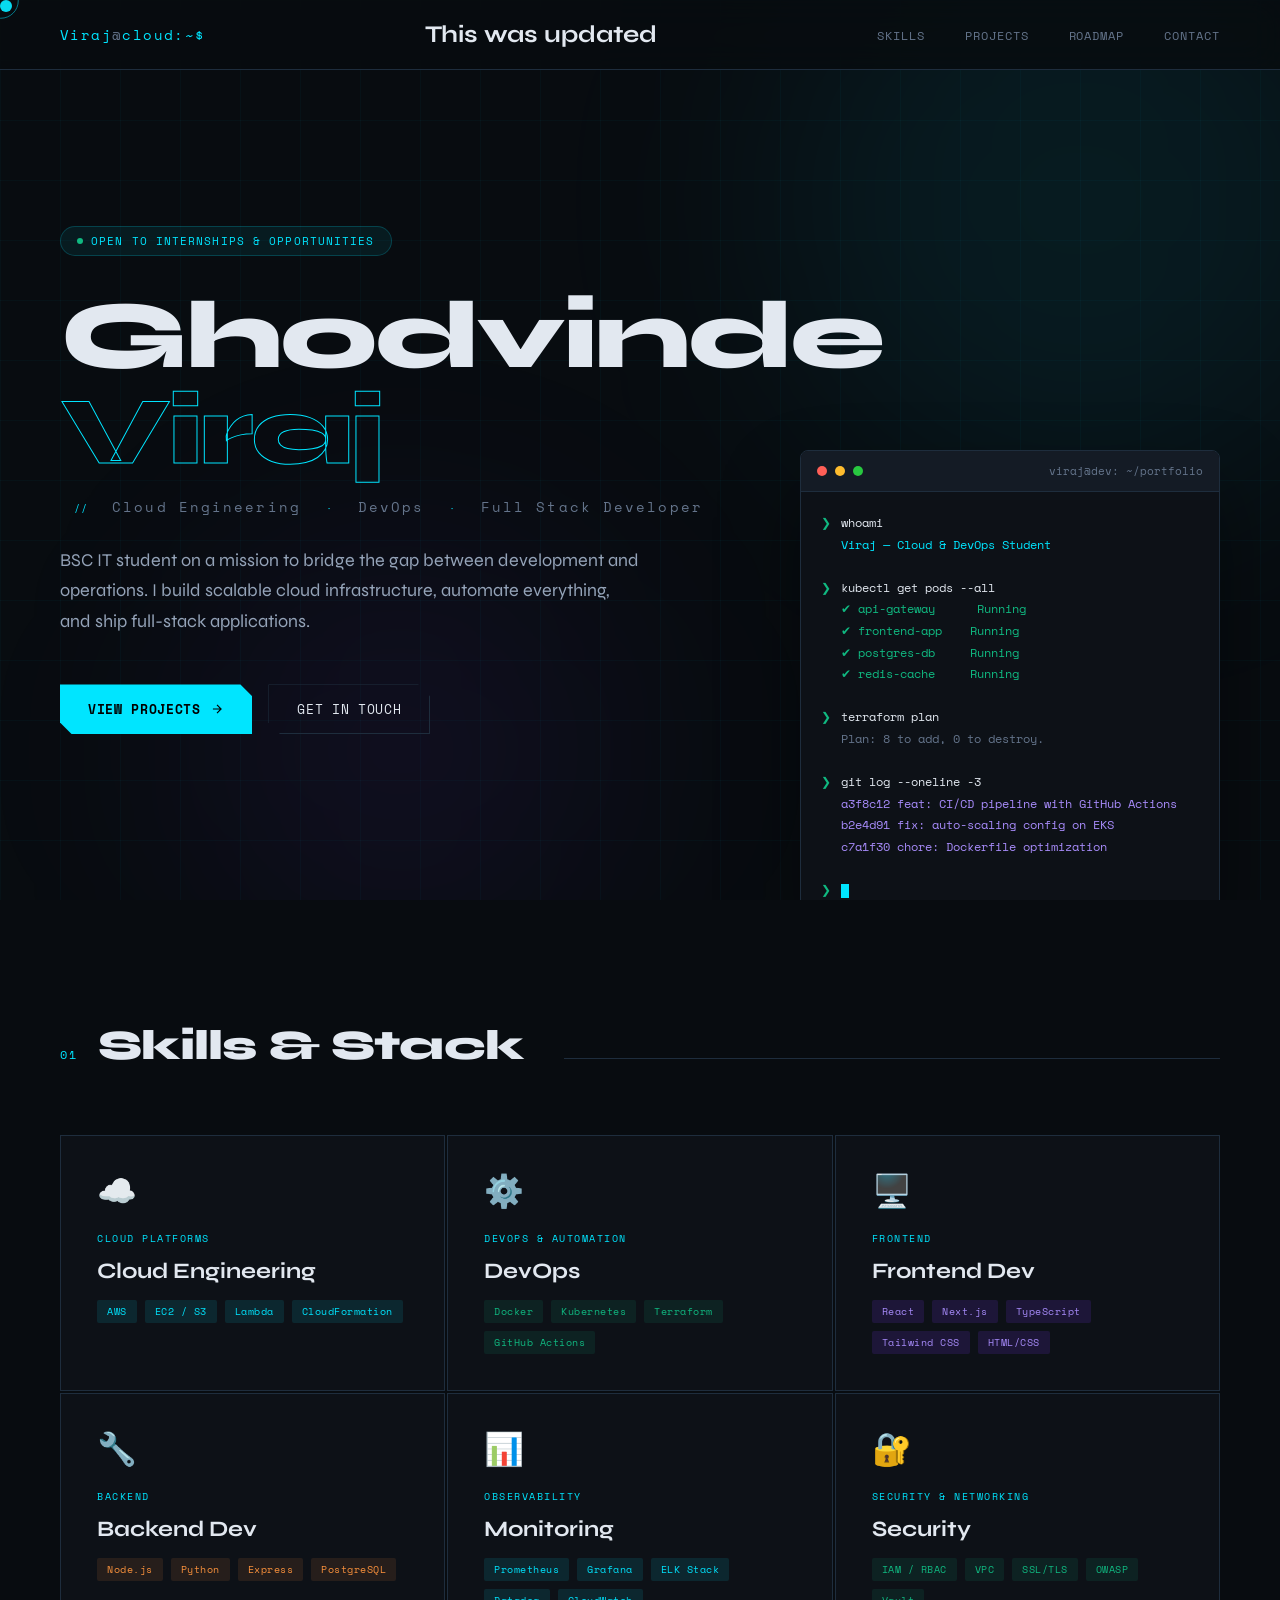
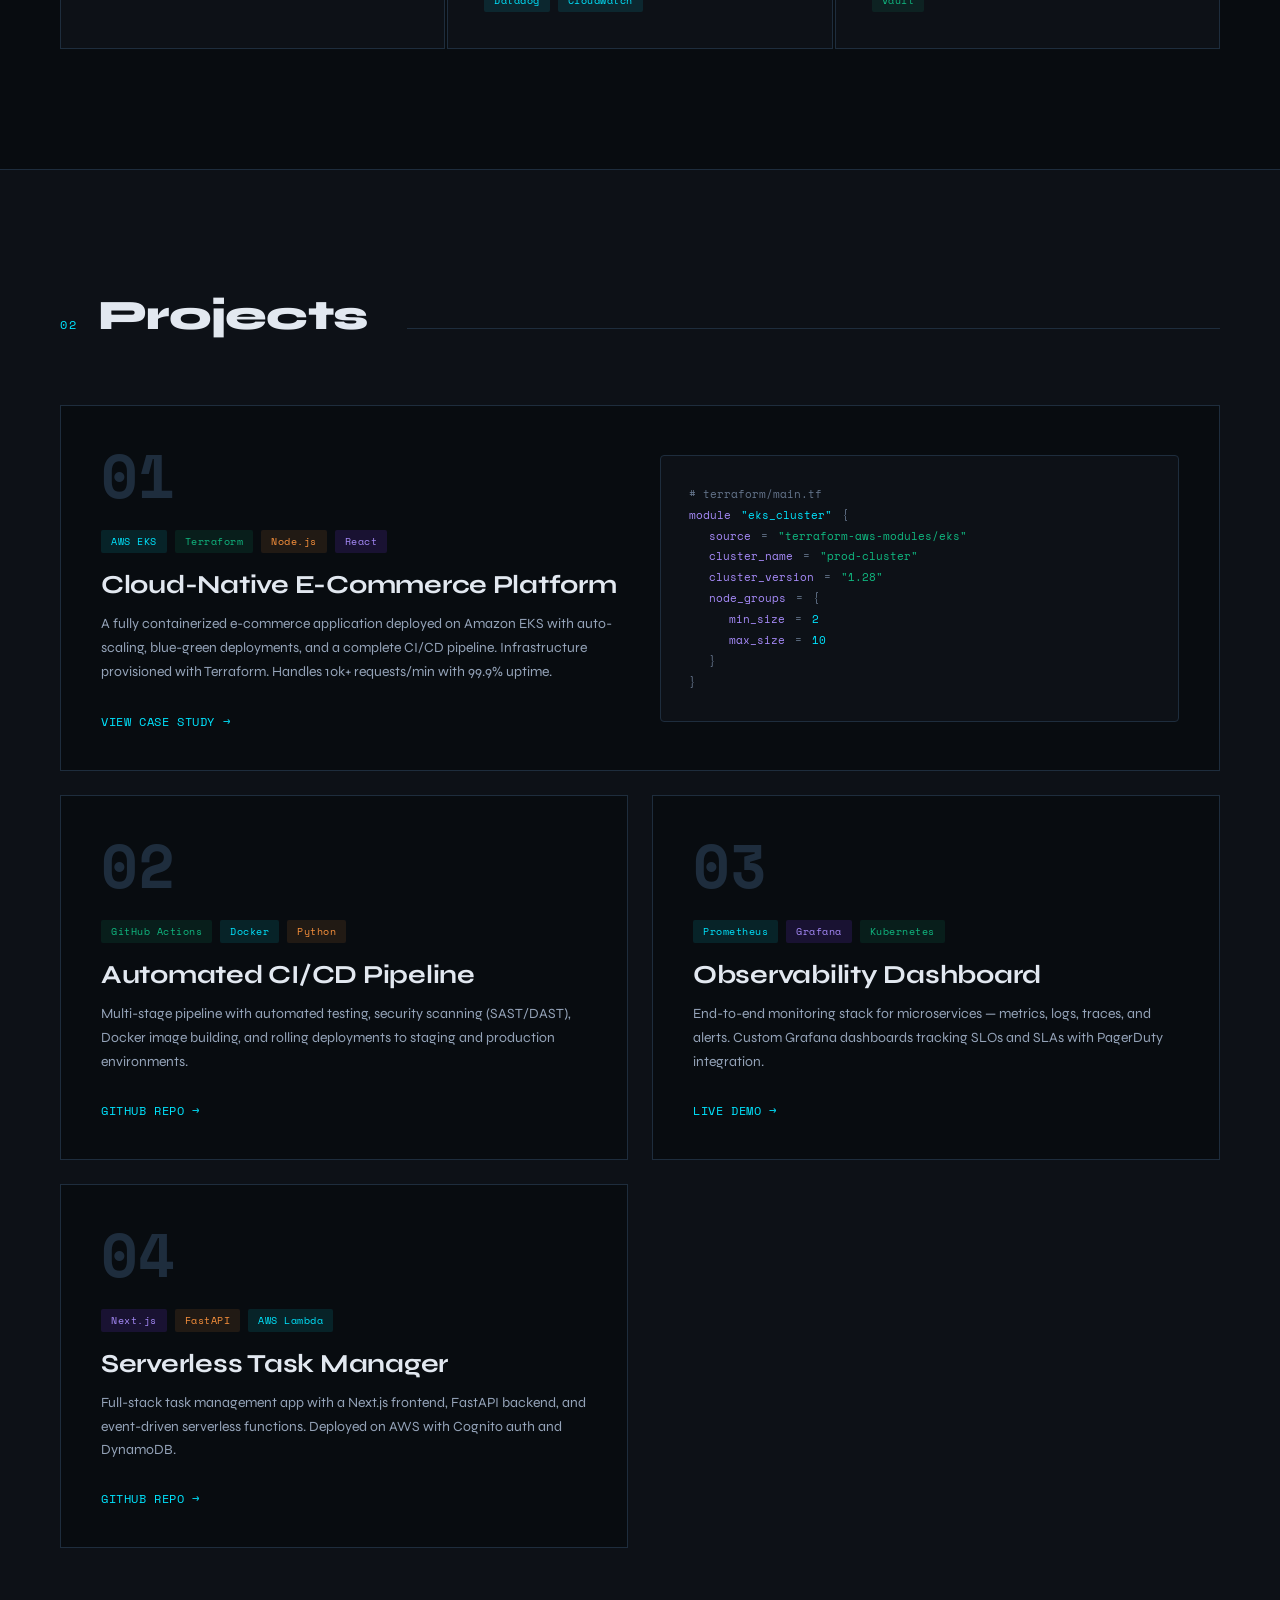
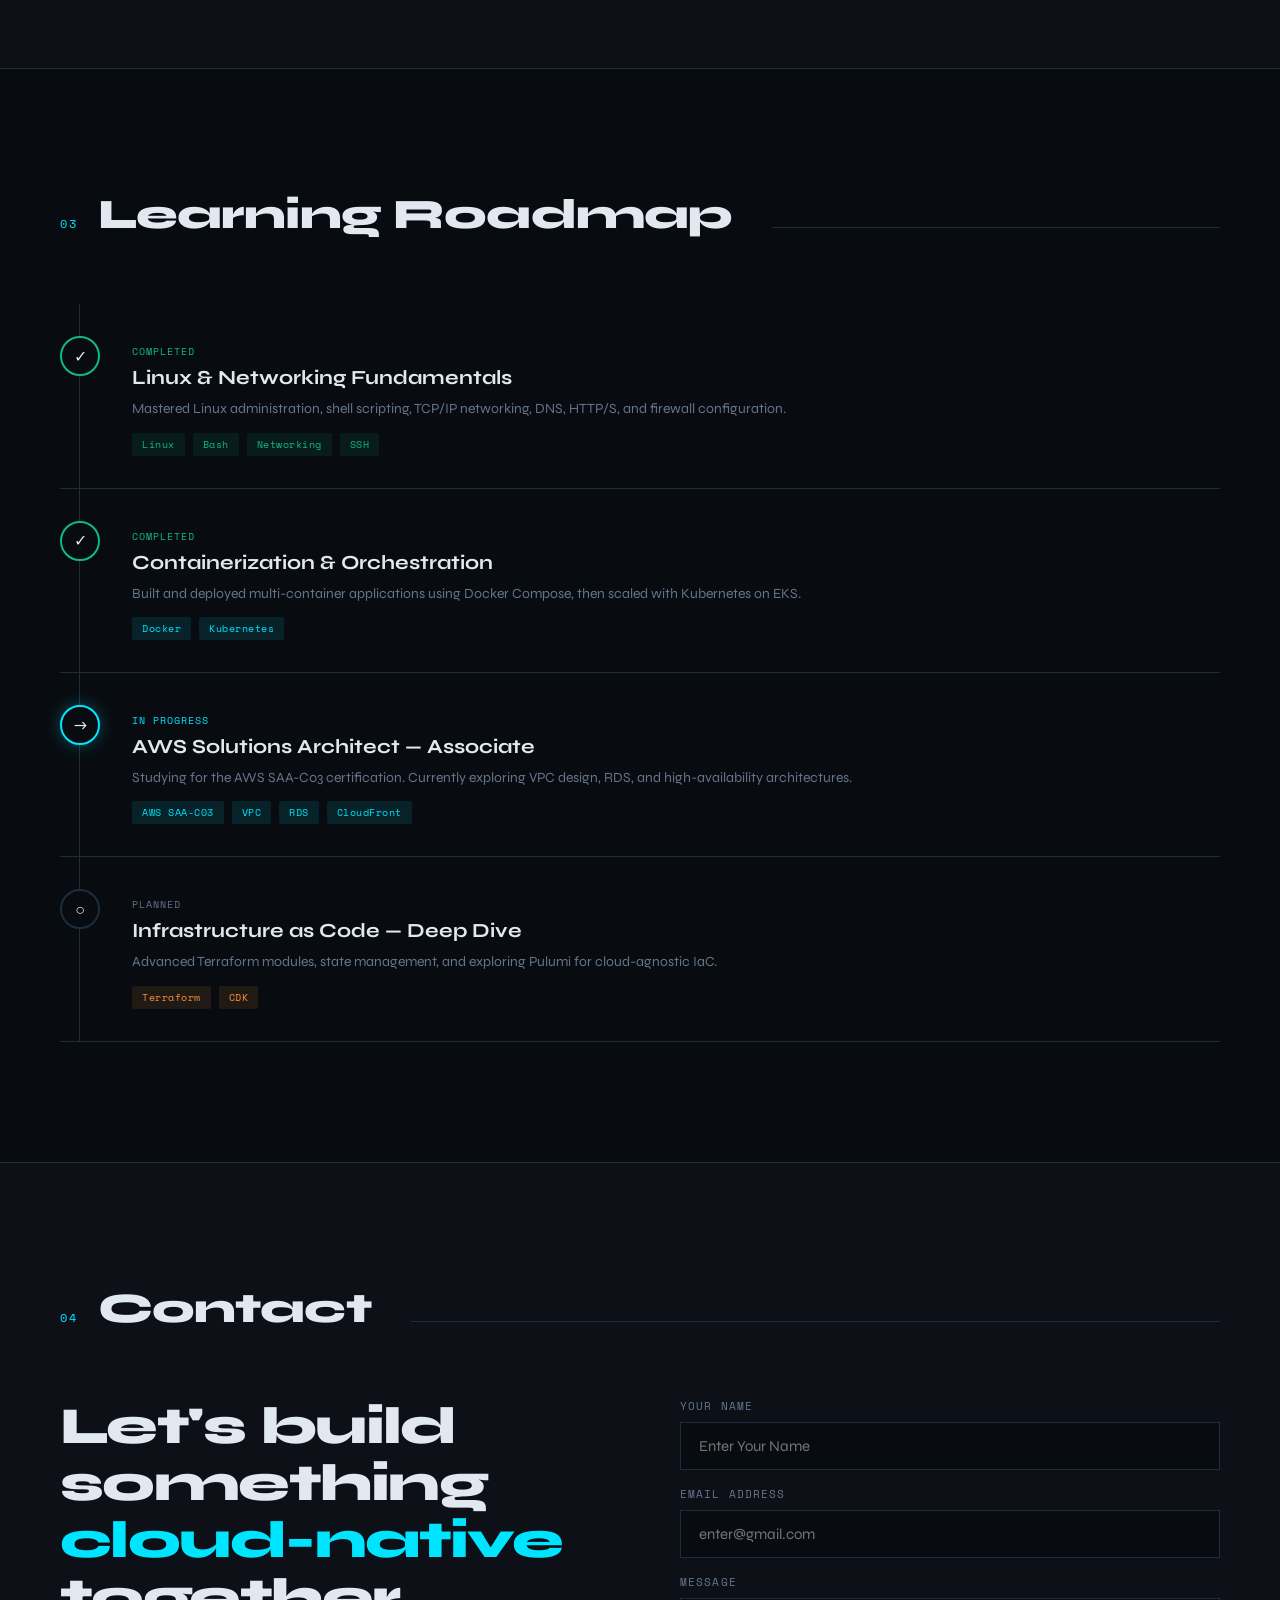
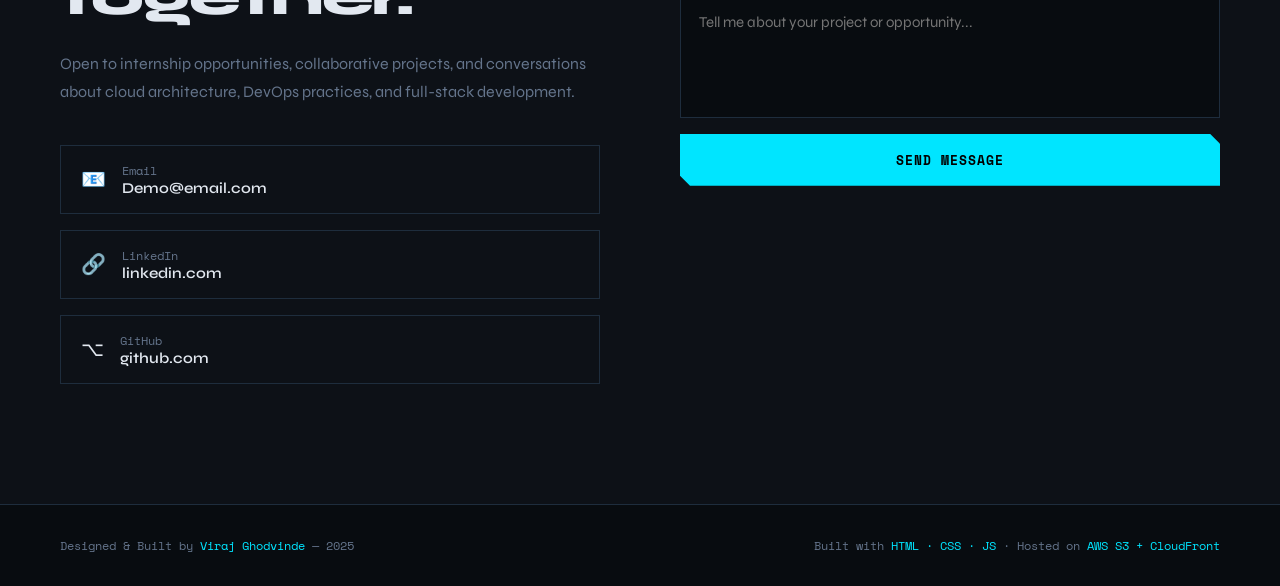
==== commit 4cc0cae2: "Update index.html" ====
--- a/index.html
+++ b/index.html
@@ -12,13 +12,14 @@
 </head>
 
 <body>
-     <h1>This was updated</h1>
+     
     <div class="cursor" id="cursor"></div>
     <div class="cursor-ring" id="cursorRing"></div>
 
     <!-- NAV -->
     <nav>
         <div class="nav-logo">Viraj<span>@</span>cloud:~$</div>
+        <h1>This was updated</h1>
         <ul class="nav-links">
             <li><a href="#skills">Skills</a></li>
             <li><a href="#projects">Projects</a></li>
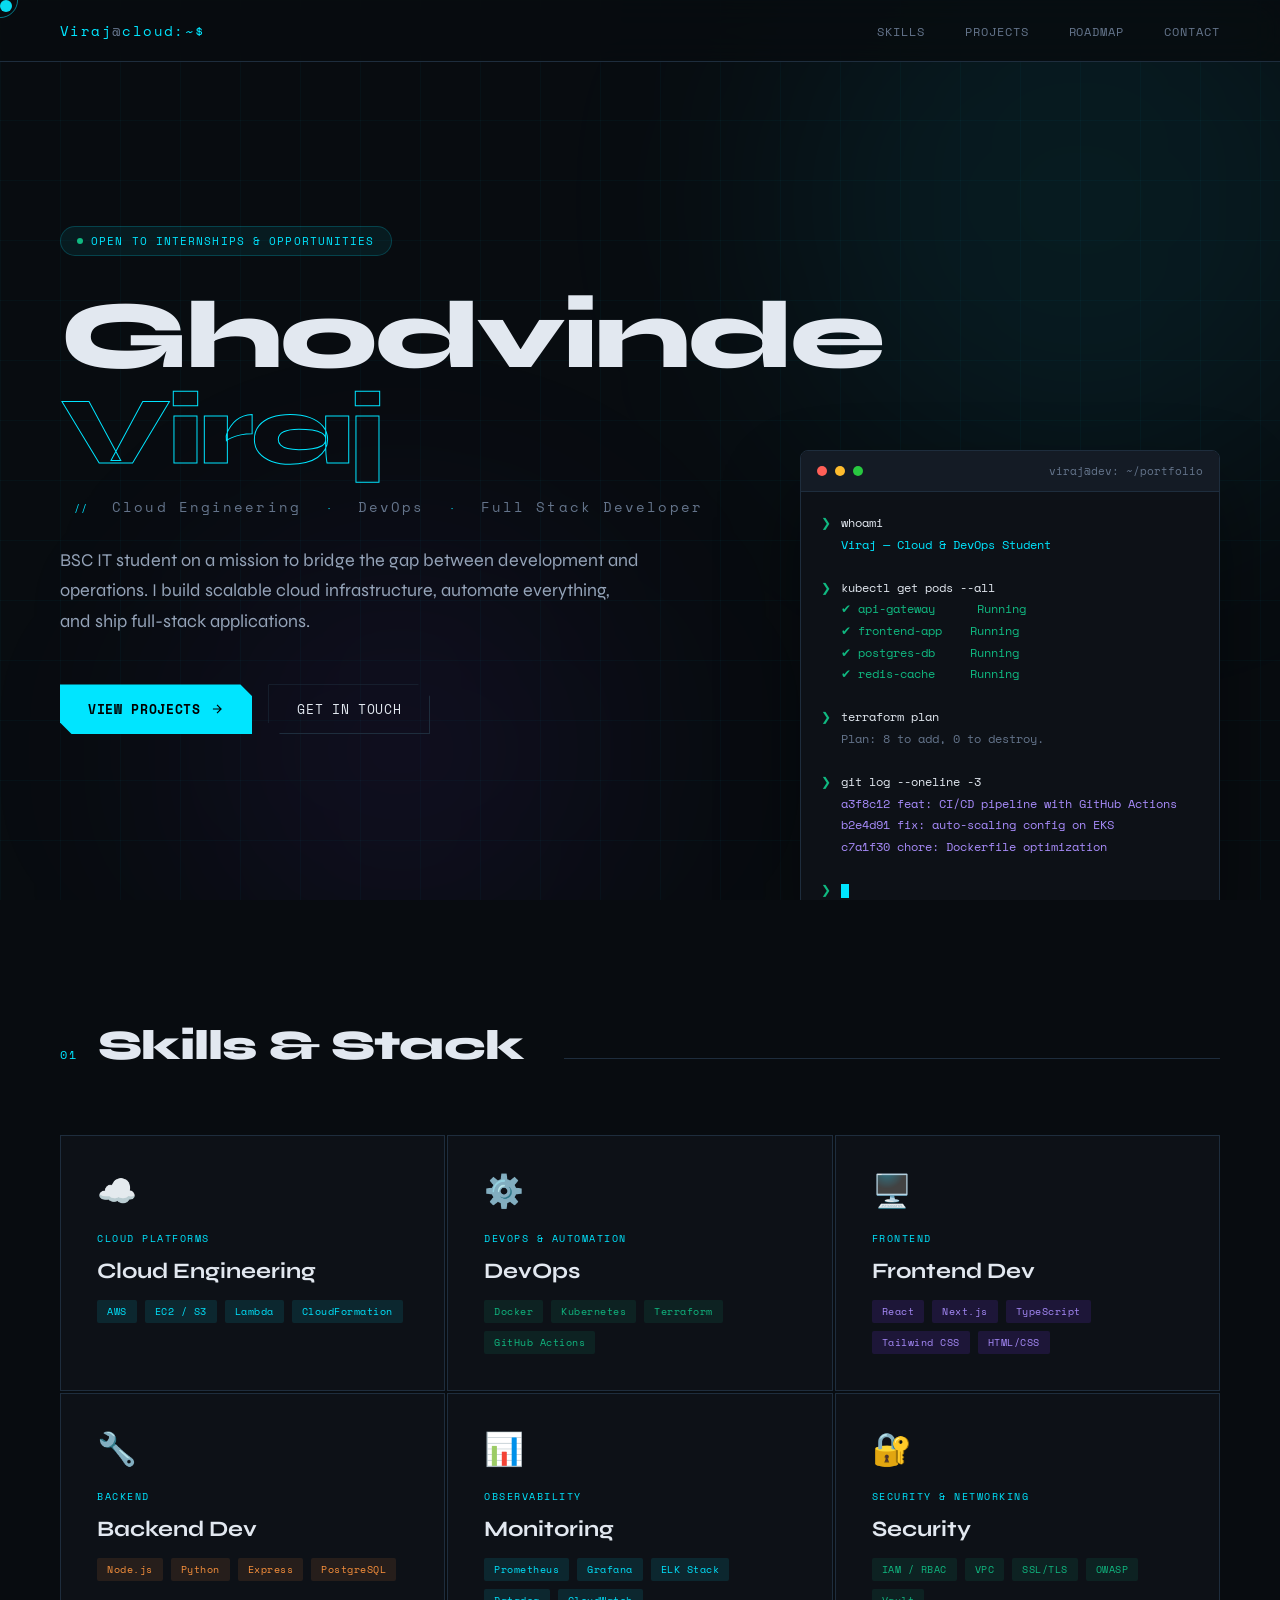
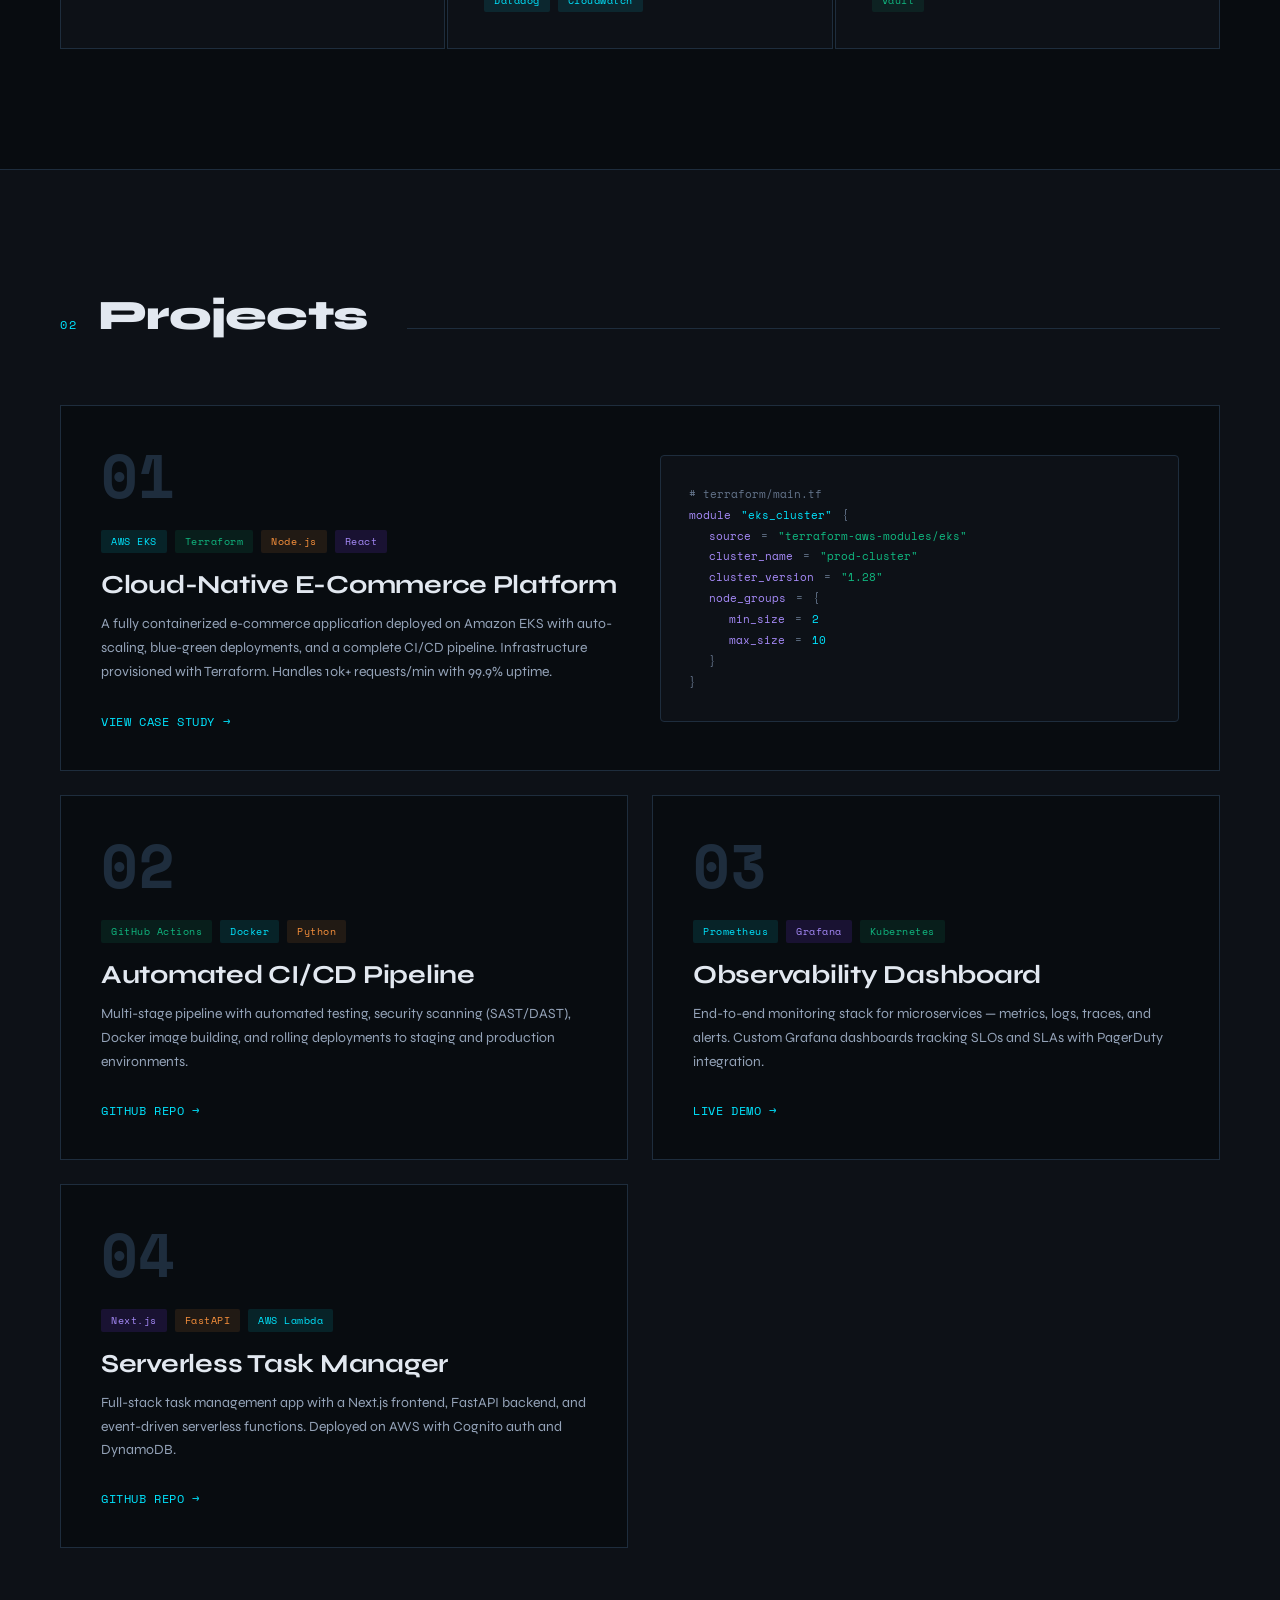
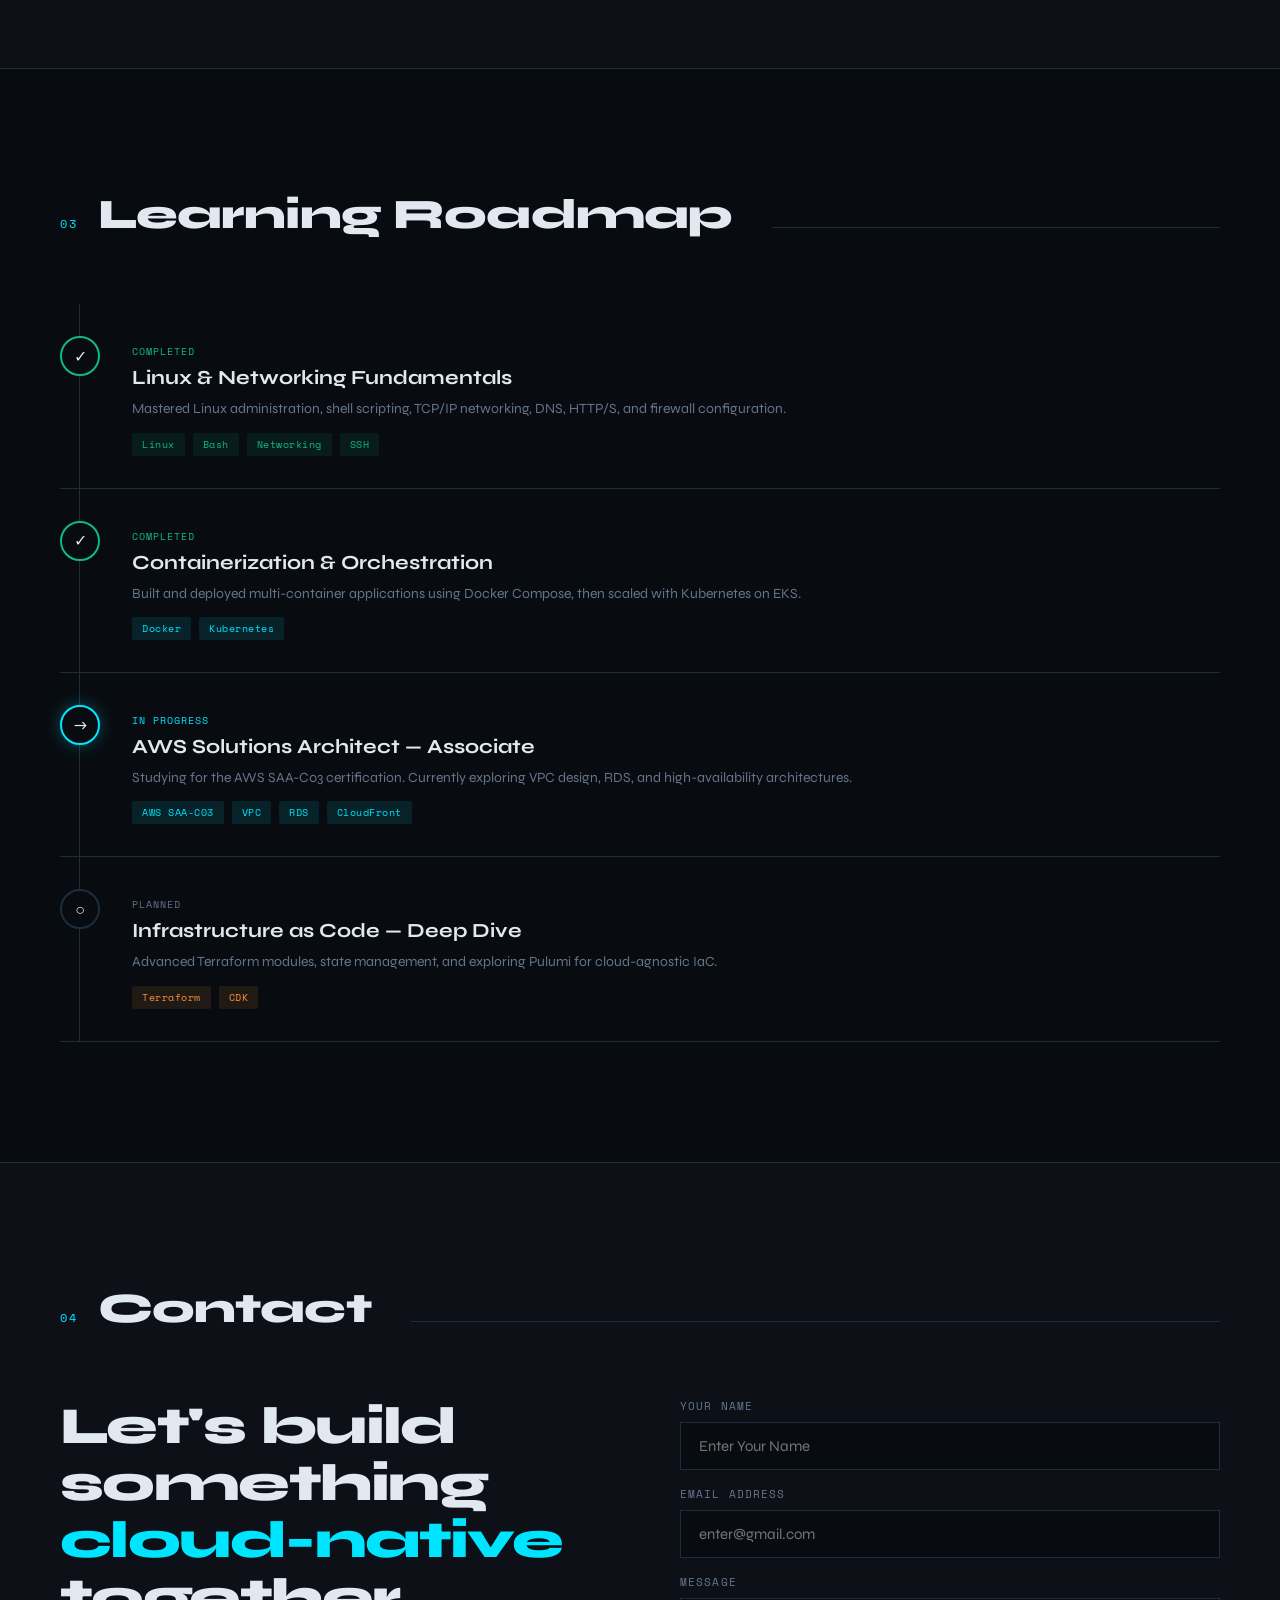
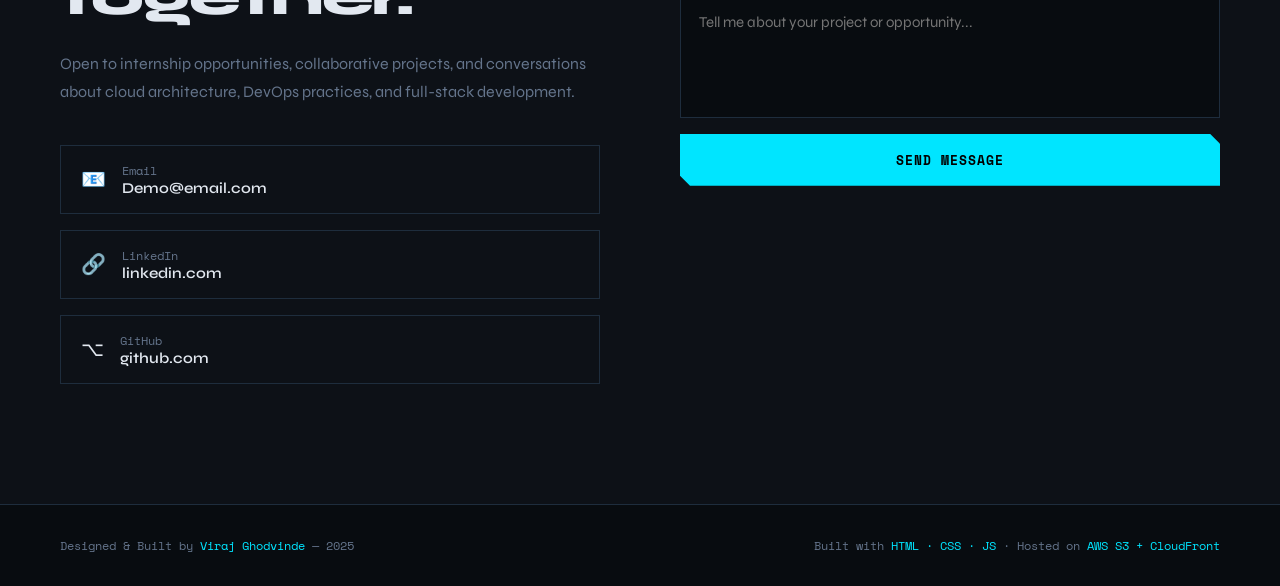
==== commit 9e03be96: "Add files via upload" ====
--- a/index.html
+++ b/index.html
@@ -12,14 +12,13 @@
 </head>
 
 <body>
-     
+
     <div class="cursor" id="cursor"></div>
     <div class="cursor-ring" id="cursorRing"></div>
 
     <!-- NAV -->
     <nav>
         <div class="nav-logo">Viraj<span>@</span>cloud:~$</div>
-        <h1>This was updated</h1>
         <ul class="nav-links">
             <li><a href="#skills">Skills</a></li>
             <li><a href="#projects">Projects</a></li>
@@ -440,4 +439,4 @@
     <script src="script.js"></script>
 </body>
 
-</html>
+</html>
